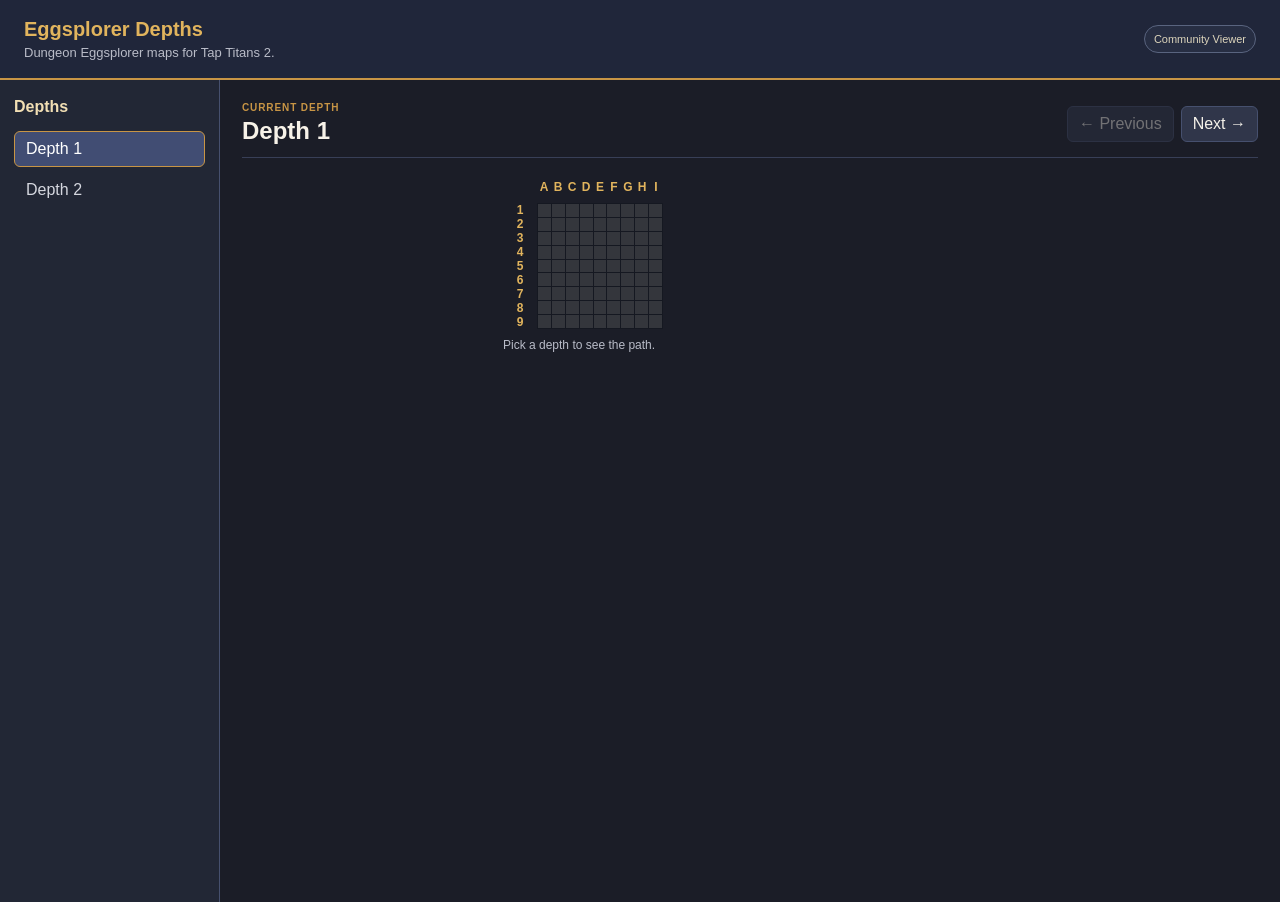
==== index.html @ d7adb553 "add a reward summary for each depth" ====
<!doctype html>
<html lang="en">
<head>
  <meta charset="utf-8" />
  <meta name="viewport" content="width=device-width, initial-scale=1" />
  <meta name="description" content="Community Dungeon Eggsplorer depth maps for Tap Titans 2." />
  <title>Eggsplorer Depths</title>
  <link rel="stylesheet" href="style.css" />
</head>
<body class="public-page">
  <header class="topbar">
    <div>
      <h1>Eggsplorer Depths</h1>
      <p>Dungeon Eggsplorer maps for Tap Titans 2.</p>
    </div>
    <span class="status-pill">Community Viewer</span>
  </header>

  <main class="public-layout">
    <aside class="depths-panel">
      <div class="panel-title">
        <h2>Depths</h2>
      </div>
      <div id="depthList" class="depth-list"></div>
    </aside>

    <section class="viewer">
      <div class="viewer-heading">
        <div>
          <p class="eyebrow">Current depth</p>
          <h2 id="depthTitle">Loading...</h2>
        </div>
        <div class="depth-nav">
          <button id="prevDepthBtn" type="button">← Previous</button>
          <button id="nextDepthBtn" type="button">Next →</button>
        </div>
      </div>

      <div id="loadError" class="notice error-notice" hidden></div>

      <div class="public-workspace">
        <div class="grid-wrap public-grid-wrap">
          <div class="depth-board">
            <div class="column-labels" aria-hidden="true">
              <span></span>
              <span>A</span><span>B</span><span>C</span><span>D</span><span>E</span>
              <span>F</span><span>G</span><span>H</span><span>I</span>
            </div>

            <div class="board-row">
              <div class="row-labels" aria-hidden="true">
                <span>1</span><span>2</span><span>3</span><span>4</span><span>5</span>
                <span>6</span><span>7</span><span>8</span><span>9</span>
              </div>
              <div id="grid" class="depth-grid" aria-label="9 by 9 depth grid"></div>
            </div>
          </div>

          <p class="hint public-hint">
            Pick a depth to see the path.
          </p>
        </div>

        <section id="summary" class="summary" hidden>
          <h3>Rewards on this depth</h3>
          <table class="summary-table">
            <thead>
              <tr><th>Item</th><th>Total</th></tr>
            </thead>
            <tbody id="summaryBody"></tbody>
          </table>
        </section>
      </div>
    </section>
  </main>

  <script src="app.js"></script>
</body>
</html>
---- style.css ----
/* Eggsplorer Depths
   Flat chest-inspired colors: midnight blue, steel blue, gold/copper, dark red.
   No gradients and no textures. */

:root {
  --page: #1b1d27;
  --topbar: #20263a;
  --panel: #272d40;
  --panel-soft: #30364a;
  --border: #46506e;
  --border-dark: #151821;

  --text: #f4f1e9;
  --muted: #b9bcc8;

  --blue: #414d73;
  --blue-light: #5a678f;

  --gold: #c89545;
  --gold-light: #e1b45d;
  --red: #762b28;

  --cell: #34363c;
  --cell-hover: #424753;
  --cell-active: #59627f;
}

* {
  box-sizing: border-box;
}

body {
  margin: 0;
  min-height: 100vh;
  background: var(--page);
  color: var(--text);
  font-family: Arial, Helvetica, sans-serif;
}

button,
input {
  font: inherit;
}

button {
  border: 1px solid var(--border);
  border-radius: 6px;
  background: var(--panel-soft);
  color: var(--text);
  padding: 8px 11px;
  cursor: pointer;
}

button:hover {
  border-color: var(--gold);
  background: #363d53;
}

button:disabled {
  opacity: .4;
  cursor: default;
}

button.primary {
  border-color: var(--gold);
  background: var(--blue);
  color: #fff5dc;
}

button.primary:hover {
  border-color: var(--gold-light);
  background: var(--blue-light);
}

button.danger {
  border-color: #70403d;
  color: #ffc4bc;
}

button.danger:hover {
  border-color: #aa5a51;
  background: var(--red);
  color: white;
}

.topbar {
  display: flex;
  justify-content: space-between;
  gap: 20px;
  align-items: center;
  padding: 18px 24px;
  border-bottom: 2px solid var(--gold);
  background: var(--topbar);
}

.topbar h1,
.topbar p {
  margin: 0;
}

.topbar h1 {
  color: var(--gold-light);
  font-size: 20px;
}

.topbar p {
  margin-top: 4px;
  color: var(--muted);
  font-size: 13px;
}

.topbar-status {
  display: flex;
  align-items: center;
  gap: 8px;
}

.status-pill {
  display: inline-flex;
  align-items: center;
  min-height: 28px;
  padding: 5px 9px;
  border: 1px solid #59647f;
  border-radius: 999px;
  color: #ddd5bc;
  background: #272e43;
  font-size: 11px;
  white-space: nowrap;
}

/* Shared depth sidebar */

.app,
.public-layout {
  display: grid;
  grid-template-columns: 220px minmax(0, 1fr);
  min-height: calc(100vh - 78px);
}

.depths-panel {
  padding: 18px 14px;
  border-right: 1px solid var(--border);
  background: #222735;
}

.panel-title,
.editor-heading,
.viewer-heading {
  display: flex;
  justify-content: space-between;
  gap: 12px;
  align-items: center;
}

.panel-title h2,
.editor-heading h2,
.viewer-heading h2 {
  margin: 0;
}

.panel-title h2 {
  color: #f2dfb4;
  font-size: 16px;
}

.small-button {
  padding: 6px 8px;
  font-size: 12px;
}

.depth-list {
  display: grid;
  gap: 5px;
  margin: 15px 0;
}

.depth-item {
  width: 100%;
  text-align: left;
  border-color: transparent;
  background: transparent;
  color: #d5d7df;
}

.depth-item:hover {
  background: #2d3448;
}

.depth-item.active {
  border-color: var(--gold);
  background: var(--blue);
  color: white;
}

.aside-actions {
  display: grid;
  gap: 7px;
}

/* Public viewer */

.viewer,
.editor {
  min-width: 0;
  padding: 22px;
}

.viewer-heading,
.editor-heading {
  margin-bottom: 18px;
  padding-bottom: 12px;
  border-bottom: 1px solid #383f57;
}

.eyebrow {
  margin: 0 0 4px;
  color: var(--gold);
  font-size: 10px;
  font-weight: 700;
  text-transform: uppercase;
  letter-spacing: .09em;
}

.viewer-heading h2,
.editor-heading h2 {
  color: #f7f2e8;
  font-size: 24px;
}

.depth-nav,
.editor-actions {
  display: flex;
  flex-wrap: wrap;
  gap: 7px;
}

.public-grid-wrap {
  max-width: 820px;
  margin-inline: auto;
}

.notice {
  max-width: 1100px;
  margin: 0 0 16px;
  padding: 10px 12px;
  border: 1px solid #4c5673;
  border-left: 3px solid var(--gold);
  background: #252b3d;
  color: #c8cad2;
  font-size: 12px;
  line-height: 1.45;
}

.error-notice {
  border-color: #7b4643;
  border-left-color: #b75a51;
  color: #ffd0cb;
}

.public-hint {
  margin-left: 34px;
}

/* Grid */

.workspace {
  display: grid;
  grid-template-columns: minmax(0, 1fr) 310px;
  gap: 24px;
  align-items: start;
}

.grid-wrap {
  min-width: 0;
  overflow-x: auto;
}

.depth-board {
  --gutter: 34px;
  width: min(760px, 100%);
  min-width: 0;
  margin-inline: auto;
}

.column-labels {
  display: grid;
  grid-template-columns: var(--gutter) repeat(9, 1fr);
  width: 100%;
  margin-bottom: 5px;
  color: var(--gold-light);
  font-size: 12px;
  font-weight: 700;
  text-align: center;
}

.column-labels span {
  display: grid;
  place-items: center;
  min-height: 22px;
}

.board-row {
  display: grid;
  grid-template-columns: var(--gutter) minmax(0, 1fr);
  align-items: stretch;
}

.row-labels {
  display: grid;
  grid-template-rows: repeat(9, 1fr);
  color: var(--gold-light);
  font-size: 12px;
  font-weight: 700;
  text-align: center;
}

.row-labels span {
  display: grid;
  place-items: center;
}

.depth-grid {
  display: grid;
  grid-template-columns: repeat(9, 1fr);
  width: 100%;
  aspect-ratio: 1 / 1;
  border-top: 1px solid var(--border-dark);
  border-left: 1px solid var(--border-dark);
  background: var(--cell);
  user-select: none;
}

.depth-cell {
  position: relative;
  display: grid;
  place-items: center;
  min-width: 0;
  aspect-ratio: 1 / 1;
  border: 0;
  border-right: 1px solid var(--border-dark);
  border-bottom: 1px solid var(--border-dark);
  border-radius: 0;
  padding: 3px;
  background: var(--cell);
  color: white;
  font-weight: 700;
  font-size: clamp(7px, 1.5vw, 11px);
  line-height: 1.05;
  text-align: center;
  white-space: pre-line;
  overflow-wrap: anywhere;
}

button.depth-cell:hover {
  z-index: 1;
  outline: 2px solid var(--gold);
  outline-offset: -2px;
  background: var(--cell-hover);
}

.readonly-cell {
  cursor: default;
}

.readonly-cell:hover {
  outline: none;
}

.depth-cell.active-cell {
  background: var(--cell-active);
}

.depth-cell .arrow {
  color: white;
  font-size: clamp(16px, 5vw, 34px);
}

.hint {
  width: min(760px, 100%);
  margin: 9px auto 0;
  color: var(--muted);
  font-size: 12px;
}

/* Item palette */

.items-panel {
  padding: 14px;
  border: 1px solid var(--border);
  border-top: 3px solid var(--gold);
  background: var(--panel);
}

.items-panel h3 {
  margin: 0 0 12px;
  color: #f2dfb4;
  font-size: 15px;
}

.item-table-head,
.item-row {
  display: grid;
  grid-template-columns: minmax(0, 1fr) 58px;
  gap: 7px;
  align-items: center;
}

.item-table-head {
  padding: 0 6px 6px;
  color: var(--gold);
  font-size: 10px;
  font-weight: 700;
  text-transform: uppercase;
}

.item-table {
  display: grid;
  gap: 4px;
  max-height: 690px;
  overflow-y: auto;
  padding-right: 3px;
}

.item-row {
  width: 100%;
}

.item-select {
  min-width: 0;
  display: flex;
  align-items: center;
  gap: 8px;
  min-height: 36px;
  padding: 5px 7px;
  border: 1px solid #424b66;
  border-radius: 5px;
  background: #2d3347;
  color: white;
  text-align: left;
  font-size: 11px;
}

.item-select:hover {
  border-color: var(--gold);
  background: #343c54;
}

.item-row.active .item-select {
  border-color: var(--gold-light);
  background: var(--blue);
}

.item-symbol {
  flex: 0 0 34px;
  display: grid;
  place-items: center;
  min-height: 25px;
  padding: 0 3px;
  border-right: 1px solid #4a5472;
  color: var(--item-color, #fff);
  font-weight: 700;
  font-size: 11px;
}

.item-name {
  min-width: 0;
  line-height: 1.15;
}

.item-qty,
.item-other-input,
.item-special-input {
  width: 100%;
  height: 36px;
  padding: 4px 6px;
  border: 1px solid #4a5470;
  border-radius: 5px;
  background: #1f2433;
  color: white;
  text-align: center;
  font-size: 11px;
}

.item-qty:focus,
.item-other-input:focus,
.item-special-input:focus {
  outline: 1px solid var(--gold);
  border-color: var(--gold);
}

.item-qty[disabled] {
  opacity: .4;
}

.item-other-input,
.item-special-input {
  height: 34px;
  margin-top: -1px;
  text-align: left;
}

.item-special-suffix {
  margin-top: -1px;
  color: var(--muted);
  font-size: 11px;
  text-align: center;
}

.public-workspace {
  display: grid;
  grid-template-columns: minmax(0, 1fr) 310px;
  gap: 24px;
  align-items: start;
}

.summary {
  width: min(820px, 100%);
  margin-inline: auto;
}

.summary h3 {
  margin: 0 0 9px;
  color: #f2dfb4;
  font-size: 15px;
}

.summary-table {
  width: 100%;
  border-collapse: collapse;
  background: var(--panel);
  font-size: 13px;
}

.summary-table th,
.summary-table td {
  padding: 7px 10px;
  border-bottom: 1px solid var(--border);
  text-align: left;
}

.summary-table th {
  border-bottom-color: var(--gold);
  color: var(--gold);
  font-size: 10px;
  font-weight: 700;
  text-transform: uppercase;
  letter-spacing: .09em;
}

.summary-table th:last-child,
.summary-table td:last-child {
  width: 80px;
  text-align: right;
}

.summary-table td:last-child {
  color: var(--gold-light);
  font-weight: 700;
}

.summary-table tr:last-child td {
  border-bottom: 0;
}

.item-other-color {
  width: 100%;
  height: 34px;
  margin-top: -1px;
  padding: 2px;
  border: 1px solid #4a5470;
  border-radius: 5px;
  background: #1f2433;
}

.item-other-color:focus {
  outline: 1px solid var(--gold);
  border-color: var(--gold);
}

.toast {
  position: fixed;
  right: 16px;
  bottom: 16px;
  z-index: 50;
  padding: 10px 13px;
  border: 1px solid var(--gold);
  background: var(--panel);
  color: white;
  font-size: 12px;
}

@media (max-width: 1050px) {
  .workspace,
  .public-workspace {
    grid-template-columns: 1fr;
  }

  .items-panel {
    width: min(760px, 100%);
  }

  .item-table {
    max-height: 520px;
  }
}

@media (max-width: 900px) {
  .app,
  .public-layout {
    grid-template-columns: 1fr;
  }

  .depths-panel {
    border-right: 0;
    border-bottom: 1px solid var(--border);
  }

  .depth-list {
    grid-template-columns: repeat(auto-fit, minmax(130px, 1fr));
  }

  .aside-actions {
    grid-template-columns: repeat(3, 1fr);
  }
}

@media (max-width: 620px) {
  .topbar,
  .editor-heading,
  .viewer-heading {
    align-items: flex-start;
    flex-direction: column;
  }

  .viewer,
  .editor {
    padding: 14px 10px;
  }

  .aside-actions {
    grid-template-columns: 1fr;
  }

  .depth-board {
    --gutter: 20px;
  }

  .column-labels,
  .row-labels {
    font-size: 10px;
  }

  .column-labels span {
    min-height: 16px;
  }

  .viewer-heading h2,
  .editor-heading h2 {
    font-size: 20px;
  }
}

.status-pill.is-error {
  border-color: #7d3a3a;
  background: #3a2224;
  color: #f0a0a0;
}
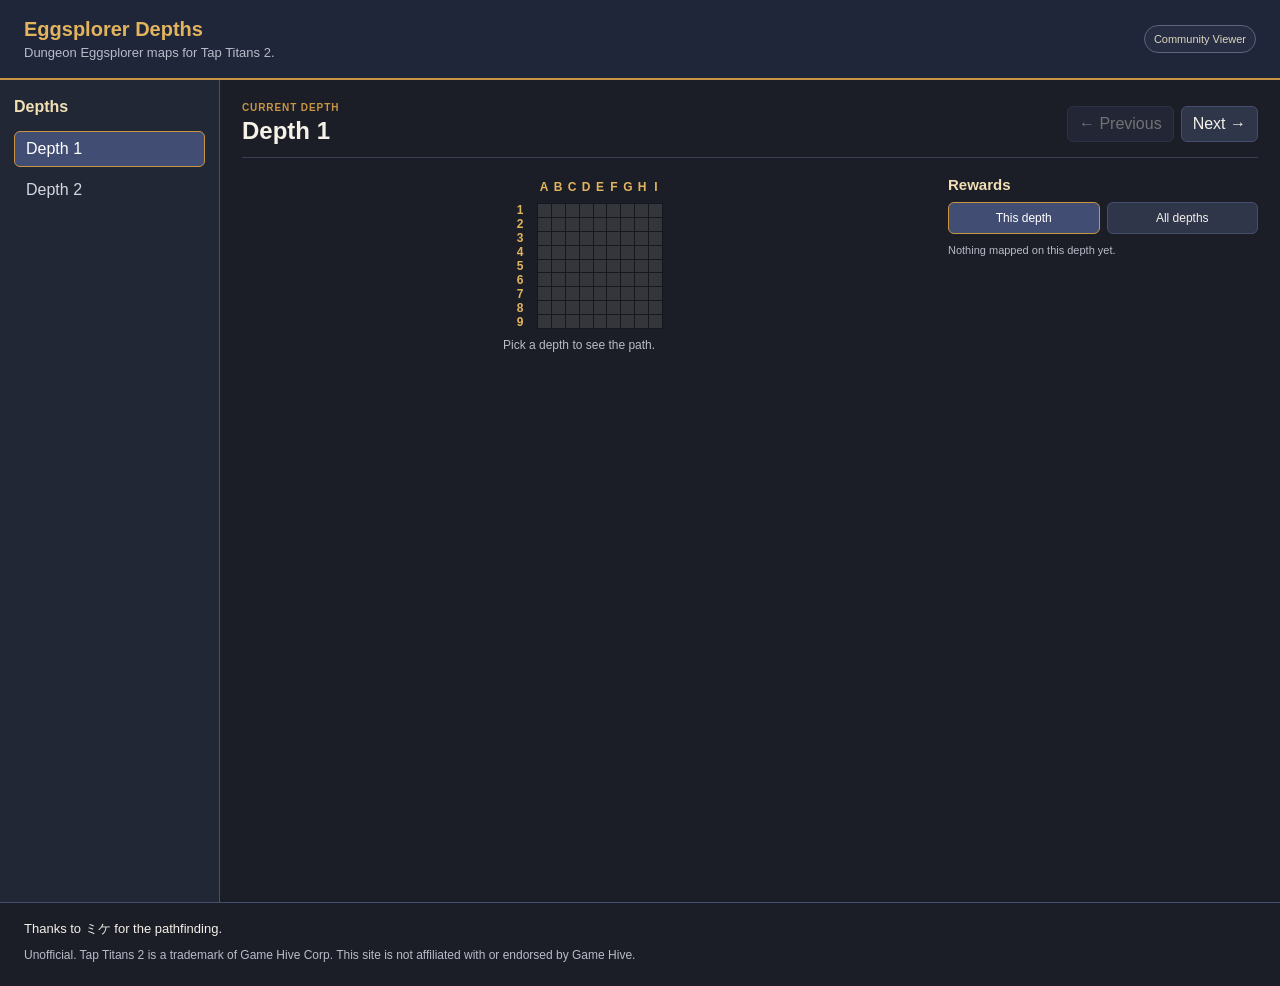
==== commit fd88e5a6: "add reward totals, tile markers and a page footer" ====
--- a/index.html
+++ b/index.html
@@ -32,6 +32,7 @@
         </div>
         <div class="depth-nav">
           <button id="prevDepthBtn" type="button">← Previous</button>
+          <select id="depthSelect" class="depth-select" aria-label="Depth"></select>
           <button id="nextDepthBtn" type="button">Next →</button>
         </div>
       </div>
@@ -62,18 +63,38 @@
         </div>
 
         <section id="summary" class="summary" hidden>
-          <h3>Rewards on this depth</h3>
-          <table class="summary-table">
+          <h3>Rewards</h3>
+
+          <div class="summary-scope">
+            <button id="scopeDepthBtn" type="button">This depth</button>
+            <button id="scopeAllBtn" type="button">All depths</button>
+          </div>
+
+          <p id="summaryEmpty" class="summary-note" hidden>Nothing mapped on this depth yet.</p>
+
+          <table id="summaryTable" class="summary-table">
             <thead>
-              <tr><th>Item</th><th>Total</th></tr>
+              <tr><th>Total</th><th>Item</th></tr>
             </thead>
             <tbody id="summaryBody"></tbody>
           </table>
+
+          <p id="summaryNote" class="summary-note" hidden>
+            Event Bundle tiles drop one event equipment and also Fire Stones and Diamonds, in amounts that vary.
+          </p>
         </section>
       </div>
     </section>
   </main>
 
+  <footer class="site-footer">
+    <p class="credits">Thanks to ミケ for the pathfinding.</p>
+    <p>
+      Unofficial. Tap Titans 2 is a trademark of Game Hive Corp.
+      This site is not affiliated with or endorsed by Game Hive.
+    </p>
+  </footer>
+
   <script src="app.js"></script>
 </body>
 </html>
--- a/style.css
+++ b/style.css
@@ -225,6 +225,22 @@
 .editor-heading h2 {
   color: #f7f2e8;
   font-size: 24px;
+}
+
+.depth-select {
+  display: none;
+  min-width: 0;
+  flex: 1;
+  padding: 8px 11px;
+  border: 1px solid var(--border);
+  border-radius: 6px;
+  background: var(--panel-soft);
+  color: var(--text);
+  font: inherit;
+}
+
+.depth-select:hover {
+  border-color: var(--gold);
 }
 
 .depth-nav,
@@ -506,6 +522,28 @@
   text-align: center;
 }
 
+.site-footer {
+  padding: 16px 24px 22px;
+  border-top: 1px solid var(--border);
+  color: var(--muted);
+  font-size: 12px;
+  line-height: 1.5;
+}
+
+.site-footer p {
+  max-width: 820px;
+  margin: 0;
+}
+
+.site-footer p + p {
+  margin-top: 7px;
+}
+
+.site-footer .credits {
+  color: var(--text);
+  font-size: 13px;
+}
+
 .public-workspace {
   display: grid;
   grid-template-columns: minmax(0, 1fr) 310px;
@@ -522,6 +560,23 @@
   margin: 0 0 9px;
   color: #f2dfb4;
   font-size: 15px;
+}
+
+.summary-scope {
+  display: grid;
+  grid-template-columns: 1fr 1fr;
+  gap: 7px;
+  margin-bottom: 9px;
+}
+
+.summary-scope button {
+  font-size: 12px;
+}
+
+.summary-scope button.active {
+  border-color: var(--gold);
+  background: var(--blue);
+  color: white;
 }
 
 .summary-table {
@@ -547,19 +602,26 @@
   letter-spacing: .09em;
 }
 
-.summary-table th:last-child,
-.summary-table td:last-child {
-  width: 80px;
+.summary-table th:first-child,
+.summary-table td:first-child {
+  width: 60px;
   text-align: right;
 }
 
-.summary-table td:last-child {
+.summary-table td:first-child {
   color: var(--gold-light);
   font-weight: 700;
 }
 
 .summary-table tr:last-child td {
   border-bottom: 0;
+}
+
+.summary-note {
+  margin: 8px 0 0;
+  color: var(--muted);
+  font-size: 11px;
+  line-height: 1.45;
 }
 
 .item-other-color {
@@ -619,6 +681,14 @@
     grid-template-columns: repeat(auto-fit, minmax(130px, 1fr));
   }
 
+  .public-page .depths-panel {
+    display: none;
+  }
+
+  .public-page .depth-select {
+    display: block;
+  }
+
   .aside-actions {
     grid-template-columns: repeat(3, 1fr);
   }
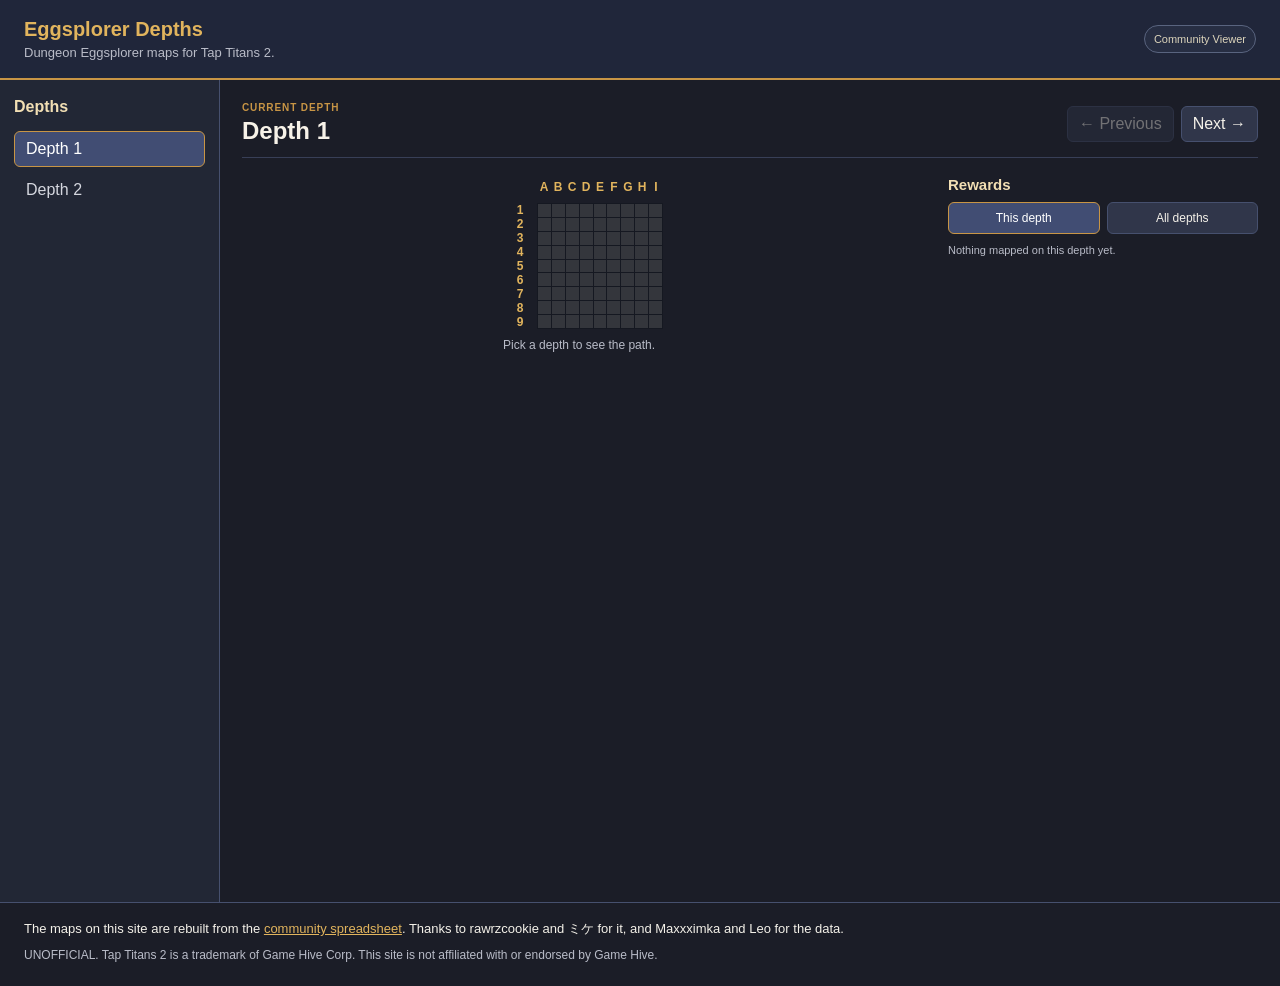
==== commit 015517e7: "add link previews and credit the source spreadsheet" ====
--- a/index.html
+++ b/index.html
@@ -5,6 +5,17 @@
   <meta name="viewport" content="width=device-width, initial-scale=1" />
   <meta name="description" content="Community Dungeon Eggsplorer depth maps for Tap Titans 2." />
   <title>Eggsplorer Depths</title>
+
+  <meta property="og:type" content="website" />
+  <meta property="og:site_name" content="Eggsplorer Depths" />
+  <meta property="og:title" content="Dungeon Eggsplorer depth maps for Tap Titans 2" />
+  <meta property="og:description" content="Community-mapped paths for the Dungeon Eggsplorer event, with reward totals for each depth." />
+  <meta property="og:url" content="https://kasaden.github.io/tt2_dungeon_eggsplorer/" />
+  <meta property="og:image" content="https://kasaden.github.io/tt2_dungeon_eggsplorer/og-image.png" />
+  <meta property="og:image:width" content="1200" />
+  <meta property="og:image:height" content="630" />
+  <meta property="og:image:alt" content="A 9 by 9 Dungeon Eggsplorer depth grid" />
+  <meta name="twitter:card" content="summary_large_image" />
   <link rel="stylesheet" href="style.css" />
 </head>
 <body class="public-page">
@@ -88,9 +99,13 @@
   </main>
 
   <footer class="site-footer">
-    <p class="credits">Thanks to ミケ for the pathfinding.</p>
+    <p class="credits">
+      The maps on this site are rebuilt from the
+      <a href="https://docs.google.com/spreadsheets/d/1hbrPgt0tHw-fJSjUZ6PY56TLY6uEIxX-lImWFQnKDos/edit?gid=1900671761#gid=1900671761" target="_blank" rel="noopener">community spreadsheet</a>.
+      Thanks to rawrzcookie and ミケ for it, and Maxxximka and Leo for the data.
+    </p>
     <p>
-      Unofficial. Tap Titans 2 is a trademark of Game Hive Corp.
+      UNOFFICIAL. Tap Titans 2 is a trademark of Game Hive Corp.
       This site is not affiliated with or endorsed by Game Hive.
     </p>
   </footer>
--- a/style.css
+++ b/style.css
@@ -539,6 +539,14 @@
   margin-top: 7px;
 }
 
+.site-footer a {
+  color: var(--gold-light);
+}
+
+.site-footer a:hover {
+  color: var(--text);
+}
+
 .site-footer .credits {
   color: var(--text);
   font-size: 13px;
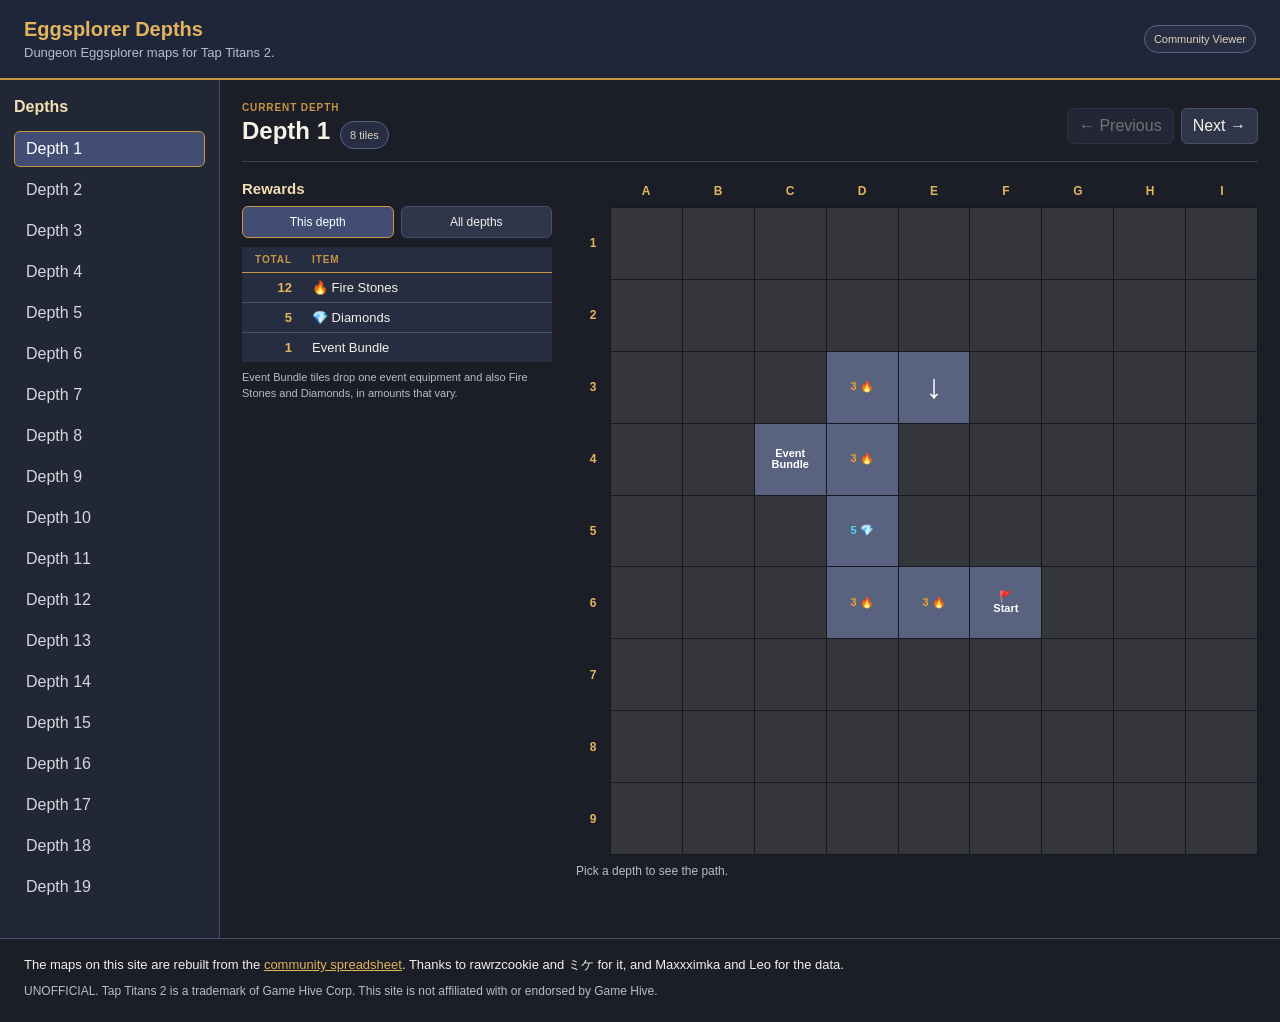
==== commit 9686621a: "add a count next to the depth name" ====
--- a/index.html
+++ b/index.html
@@ -39,7 +39,10 @@
       <div class="viewer-heading">
         <div>
           <p class="eyebrow">Current depth</p>
-          <h2 id="depthTitle">Loading...</h2>
+          <div class="depth-heading">
+            <h2 id="depthTitle">Loading...</h2>
+            <span id="tileCount" class="tile-count" title="Tiles on this depth, the arrow up left out" hidden></span>
+          </div>
         </div>
         <div class="depth-nav">
           <button id="prevDepthBtn" type="button">← Previous</button>
@@ -110,6 +113,6 @@
     </p>
   </footer>
 
-  <script src="app.js"></script>
+  <script src="index.js"></script>
 </body>
 </html>
--- a/style.css
+++ b/style.css
@@ -115,7 +115,8 @@
   gap: 8px;
 }
 
-.status-pill {
+.status-pill,
+.tile-count {
   display: inline-flex;
   align-items: center;
   min-height: 28px;
@@ -227,6 +228,13 @@
   font-size: 24px;
 }
 
+.depth-heading {
+  display: flex;
+  align-items: baseline;
+  flex-wrap: wrap;
+  gap: 10px;
+}
+
 .depth-select {
   display: none;
   min-width: 0;
@@ -251,8 +259,8 @@
 }
 
 .public-grid-wrap {
+  grid-column: 2;
   max-width: 820px;
-  margin-inline: auto;
 }
 
 .notice {
@@ -554,12 +562,14 @@
 
 .public-workspace {
   display: grid;
-  grid-template-columns: minmax(0, 1fr) 310px;
+  grid-template-columns: 310px minmax(0, 1fr);
   gap: 24px;
   align-items: start;
 }
 
 .summary {
+  grid-column: 1;
+  grid-row: 1;
   width: min(820px, 100%);
   margin-inline: auto;
 }
@@ -665,6 +675,12 @@
     grid-template-columns: 1fr;
   }
 
+  .public-grid-wrap,
+  .summary {
+    grid-column: auto;
+    grid-row: auto;
+  }
+
   .items-panel {
     width: min(760px, 100%);
   }
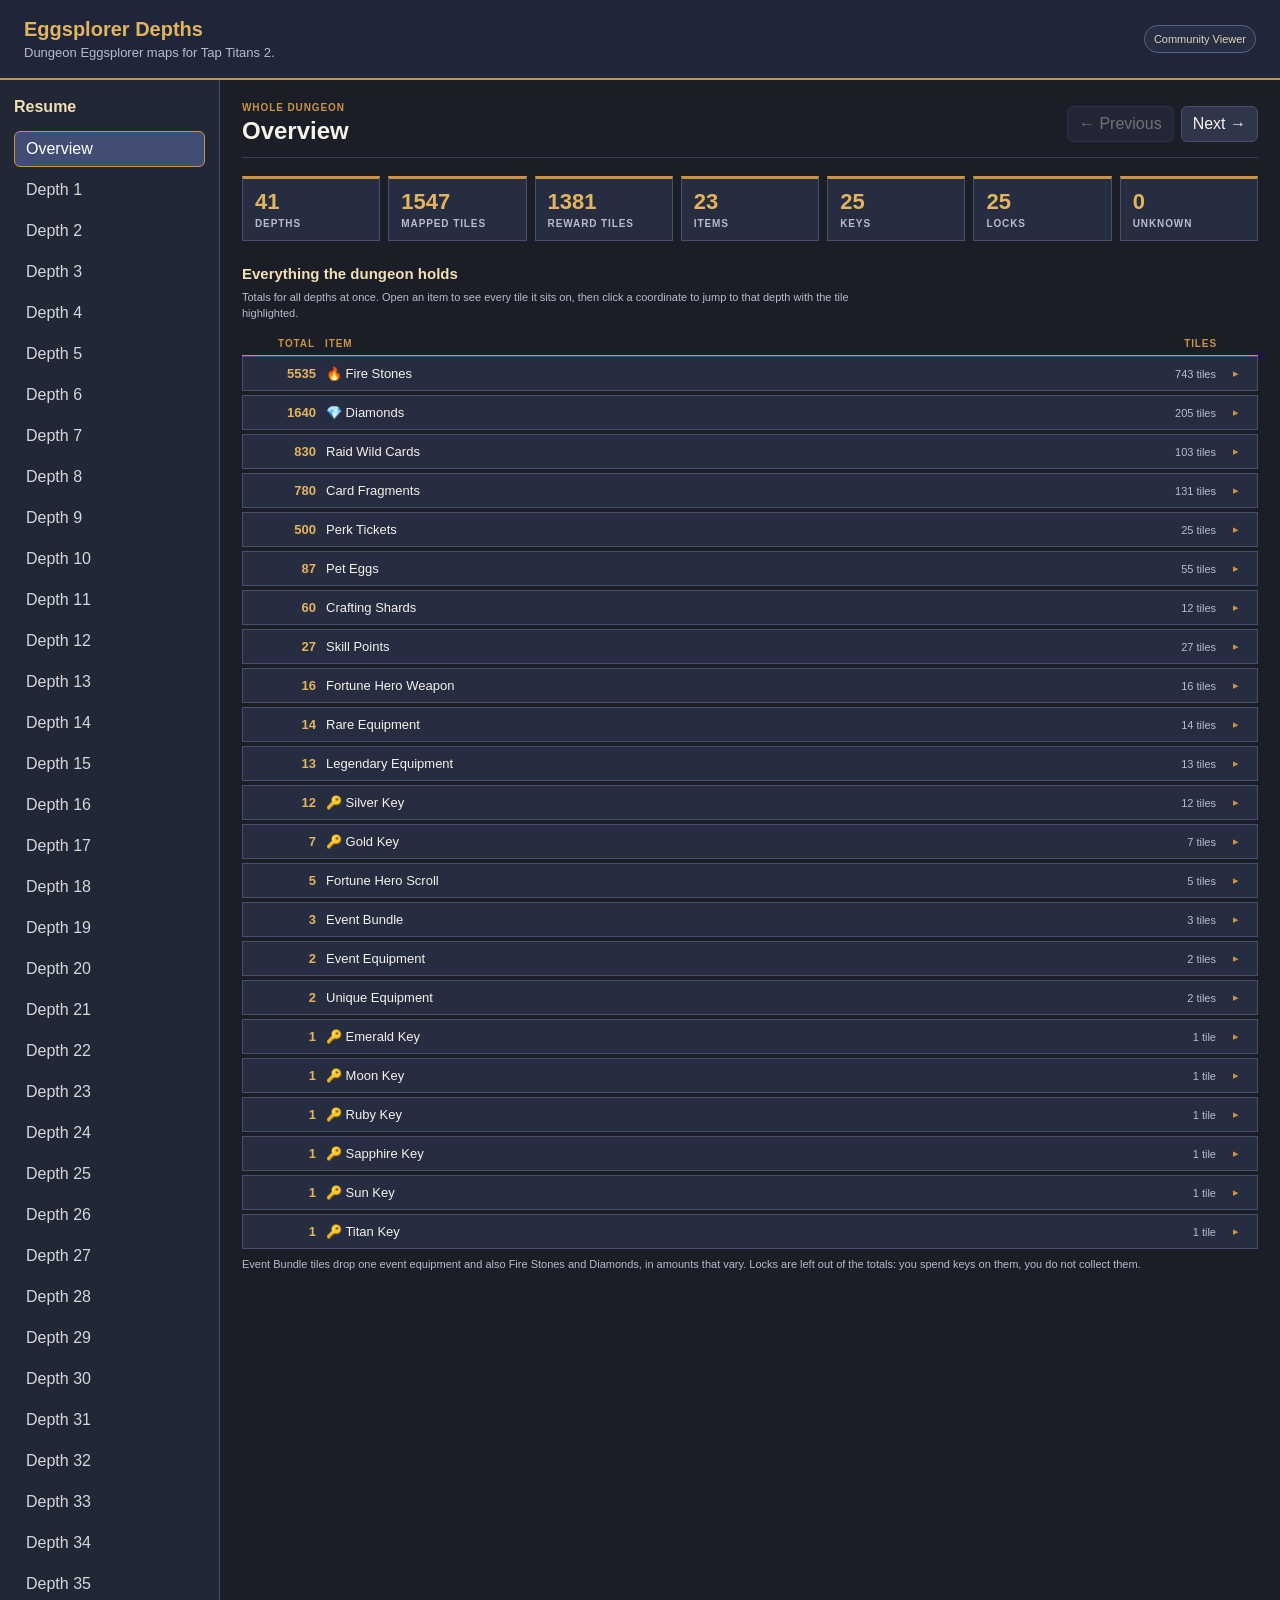
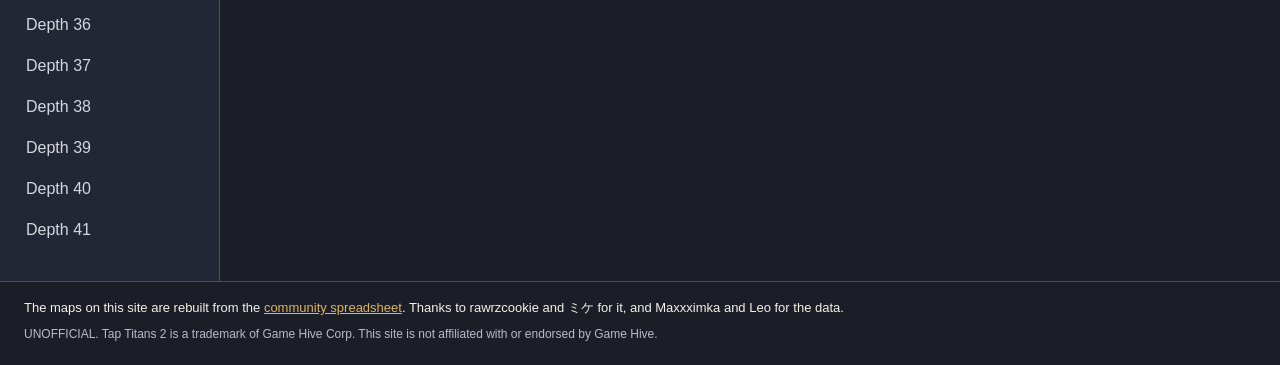
==== commit 965d0b92: "add an overview page with every item and where to find it" ====
--- a/index.html
+++ b/index.html
@@ -30,7 +30,7 @@
   <main class="public-layout">
     <aside class="depths-panel">
       <div class="panel-title">
-        <h2>Depths</h2>
+        <h2>Resume</h2>
       </div>
       <div id="depthList" class="depth-list"></div>
     </aside>
@@ -38,7 +38,7 @@
     <section class="viewer">
       <div class="viewer-heading">
         <div>
-          <p class="eyebrow">Current depth</p>
+          <p id="viewEyebrow" class="eyebrow">Current depth</p>
           <div class="depth-heading">
             <h2 id="depthTitle">Loading...</h2>
             <span id="tileCount" class="tile-count" title="Tiles on this depth, the arrow up left out" hidden></span>
@@ -53,7 +53,7 @@
 
       <div id="loadError" class="notice error-notice" hidden></div>
 
-      <div class="public-workspace">
+      <div id="workspace" class="public-workspace">
         <div class="grid-wrap public-grid-wrap">
           <div class="depth-board">
             <div class="column-labels" aria-hidden="true">
@@ -98,6 +98,27 @@
           </p>
         </section>
       </div>
+
+      <section id="overview" class="overview" hidden>
+        <div id="overviewStats" class="overview-stats"></div>
+
+        <h3>Everything the dungeon holds</h3>
+        <p class="summary-note overview-lede">
+          Totals for all depths at once. Open an item to see every tile it sits on, then click a
+          coordinate to jump to that depth with the tile highlighted.
+        </p>
+
+        <div class="loot-head-row" aria-hidden="true">
+          <span>Total</span><span>Item</span><span>Tiles</span><span></span>
+        </div>
+
+        <div id="lootList" class="loot-list"></div>
+
+        <p class="summary-note">
+          Event Bundle tiles drop one event equipment and also Fire Stones and Diamonds, in amounts
+          that vary. Locks are left out of the totals: you spend keys on them, you do not collect them.
+        </p>
+      </section>
     </section>
   </main>
 
--- a/style.css
+++ b/style.css
@@ -27,6 +27,11 @@
 
 * {
   box-sizing: border-box;
+}
+
+/* our own display rules would otherwise beat the browser's [hidden] */
+[hidden] {
+  display: none !important;
 }
 
 body {
@@ -397,6 +402,96 @@
 .depth-cell .arrow {
   color: white;
   font-size: clamp(16px, 5vw, 34px);
+}
+
+/* the ❓ tile: a stone block with the mark carved into it, as the game draws it */
+.depth-cell.unknown-cell {
+  background: linear-gradient(155deg, #2f3441 0%, #272b37 48%, #1c2029 100%);
+  box-shadow:
+    inset 0 0 0 1px #13151c,
+    inset 2px 2px 0 -1px rgba(255, 255, 255, 0.11),
+    inset -2px -2px 0 -1px rgba(0, 0, 0, 0.6),
+    inset 0 0 0 4px #2a2e3a,
+    inset 6px 6px 7px -4px rgba(255, 255, 255, 0.09),
+    inset -6px -6px 9px -4px rgba(0, 0, 0, 0.75);
+}
+
+/* dark fill with the light edge underneath, so the mark reads as sunken */
+.depth-cell .unknown {
+  color: #171a23;
+  font-size: clamp(18px, 5.6vw, 38px);
+  font-weight: 900;
+  line-height: 1;
+  text-shadow:
+    0 1.5px 0 rgba(255, 255, 255, 0.22),
+    0 -1px 0 rgba(0, 0, 0, 0.8);
+}
+
+/* the 🔓 and ⏳ tiles: one gate in two states, the stone arch of the game */
+.depth-cell .gate {
+  position: relative;
+  width: 82%;
+  height: 88%;
+  border-radius: 44% 44% 3px 3px / 32% 32% 3px 3px;
+  background: linear-gradient(180deg, #d6d1e1 0%, #b2acc5 55%, #89829e 100%);
+  box-shadow:
+    inset 0 0 0 1px rgba(0, 0, 0, 0.5),
+    inset 1px 1px 0 0 rgba(255, 255, 255, 0.35),
+    0 1px 2px rgba(0, 0, 0, 0.5);
+}
+
+/* the door, shut in both states, planked like the one in the game */
+.depth-cell .gate::before {
+  content: "";
+  position: absolute;
+  inset: 15% 14% 0;
+  border-radius: 44% 44% 0 0 / 28% 28% 0 0;
+  background:
+    repeating-linear-gradient(90deg, rgba(0, 0, 0, 0.3) 0 1px, transparent 1px 6px),
+    linear-gradient(180deg, #d4551f 0%, #a83a17 55%, #74250f 100%);
+  box-shadow:
+    inset 0 0 0 1px rgba(0, 0, 0, 0.55),
+    inset 0 2px 4px rgba(0, 0, 0, 0.4);
+}
+
+/* Takes time only: the bars the game puts over a gate that opens later */
+.depth-cell .gate.barred::after {
+  content: "";
+  position: absolute;
+  inset: 15% 14% 0;
+  border-radius: 44% 44% 0 0 / 28% 28% 0 0;
+  background:
+    repeating-linear-gradient(90deg, #9ba4b6 0 2px, transparent 2px 7px),
+    linear-gradient(#7d8698, #7d8698) 0 34% / 100% 2px no-repeat,
+    linear-gradient(#7d8698, #7d8698) 0 68% / 100% 2px no-repeat;
+  box-shadow: inset 0 0 0 1px rgba(0, 0, 0, 0.5);
+}
+
+/* the 🔥 and 💎 tiles: the emoji fills the tile and the count sits across its foot */
+.depth-cell .icon {
+  position: absolute;
+  inset: 0;
+  display: grid;
+  place-items: center;
+  font-size: clamp(18px, 6.2vw, 42px);
+  line-height: 1;
+  transform: translateY(-6%);
+}
+
+/* white on a dark ring, so the count reads over the brightest part of the icon */
+.depth-cell .qty {
+  position: absolute;
+  right: 12%;
+  bottom: 6%;
+  color: #ffffff;
+  font-size: clamp(9px, 2.6vw, 17px);
+  font-weight: 900;
+  line-height: 1;
+  text-shadow:
+    -1.2px -1.2px 0 #241021, 1.2px -1.2px 0 #241021,
+    -1.2px 1.2px 0 #241021, 1.2px 1.2px 0 #241021,
+    0 -1.2px 0 #241021, 0 1.2px 0 #241021,
+    -1.2px 0 0 #241021, 1.2px 0 0 #241021;
 }
 
 .hint {
@@ -642,6 +737,221 @@
   line-height: 1.45;
 }
 
+/* Overview */
+
+.overview {
+  width: min(1100px, 100%);
+}
+
+.overview h3 {
+  margin: 0 0 8px;
+  color: #f2dfb4;
+  font-size: 15px;
+}
+
+.overview-lede {
+  margin: 0 0 16px;
+  max-width: 640px;
+}
+
+.overview-stats {
+  display: grid;
+  grid-template-columns: repeat(auto-fit, minmax(112px, 1fr));
+  gap: 8px;
+  margin-bottom: 24px;
+}
+
+.stat {
+  padding: 11px 12px;
+  border: 1px solid var(--border);
+  border-top: 3px solid var(--gold);
+  background: var(--panel);
+}
+
+.stat-value {
+  display: block;
+  color: var(--gold-light);
+  font-size: 22px;
+  font-weight: 700;
+  line-height: 1.1;
+}
+
+.stat-label {
+  display: block;
+  margin-top: 4px;
+  color: var(--muted);
+  font-size: 10px;
+  font-weight: 700;
+  text-transform: uppercase;
+  letter-spacing: .09em;
+}
+
+.loot-list {
+  display: grid;
+  gap: 4px;
+}
+
+.loot-head-row,
+.loot-head {
+  display: grid;
+  grid-template-columns: 62px minmax(0, 1fr) auto 20px;
+  gap: 10px;
+  align-items: center;
+  text-align: left;
+}
+
+.loot-head-row {
+  padding: 0 11px 6px;
+  border-bottom: 1px solid var(--gold);
+  color: var(--gold);
+  font-size: 10px;
+  font-weight: 700;
+  text-transform: uppercase;
+  letter-spacing: .09em;
+}
+
+.loot-head-row span:first-child {
+  text-align: right;
+}
+
+.loot-head {
+  width: 100%;
+  padding: 9px 11px;
+  border-radius: 0;
+  background: var(--panel);
+  font-size: 13px;
+}
+
+.loot-head:hover {
+  background: #2f364b;
+}
+
+.loot-row.open .loot-head {
+  border-color: var(--gold);
+  background: var(--blue);
+}
+
+.loot-total {
+  color: var(--gold-light);
+  font-weight: 700;
+  text-align: right;
+}
+
+.loot-name {
+  min-width: 0;
+  overflow-wrap: anywhere;
+}
+
+.loot-tiles {
+  color: var(--muted);
+  font-size: 11px;
+  white-space: nowrap;
+}
+
+.loot-row.open .loot-tiles {
+  color: #d8dae4;
+}
+
+.loot-chevron {
+  color: var(--gold);
+  font-size: 11px;
+  text-align: center;
+  transition: transform .12s ease;
+}
+
+.loot-row.open .loot-chevron {
+  transform: rotate(90deg);
+}
+
+.loot-places {
+  display: grid;
+  gap: 10px;
+  padding: 12px 11px 14px;
+  border: 1px solid var(--border);
+  border-top: 0;
+  background: #232838;
+}
+
+.place-group {
+  display: grid;
+  grid-template-columns: minmax(0, 124px) minmax(0, 1fr);
+  gap: 8px;
+  align-items: start;
+}
+
+.place-depth {
+  padding: 4px 6px;
+  border-color: transparent;
+  background: transparent;
+  color: var(--gold-light);
+  font-size: 12px;
+  font-weight: 700;
+  text-align: left;
+}
+
+.place-depth:hover {
+  border-color: var(--gold);
+  background: #2d3448;
+}
+
+.place-cells {
+  display: flex;
+  flex-wrap: wrap;
+  gap: 5px;
+  padding-top: 3px;
+}
+
+.place {
+  display: inline-flex;
+  align-items: baseline;
+  gap: 5px;
+  padding: 4px 8px;
+  border-color: #4a5470;
+  background: #2d3347;
+  font-size: 12px;
+}
+
+.place:hover {
+  border-color: var(--gold);
+  background: var(--blue);
+}
+
+.place-coord {
+  font-weight: 700;
+}
+
+.place-qty {
+  color: var(--muted);
+  font-size: 11px;
+}
+
+.place:hover .place-qty {
+  color: #f0e6cd;
+}
+
+/* the tile the Overview sent you to, lit for a few seconds */
+.depth-cell.cell-target::after {
+  content: "";
+  position: absolute;
+  inset: 0;
+  z-index: 3;
+  outline: 3px solid var(--gold-light);
+  outline-offset: -3px;
+  pointer-events: none;
+  animation: cell-target-pulse 1.1s ease-in-out infinite;
+}
+
+@keyframes cell-target-pulse {
+  0%, 100% { opacity: 1; }
+  50% { opacity: .2; }
+}
+
+@media (prefers-reduced-motion: reduce) {
+  .depth-cell.cell-target::after {
+    animation: none;
+  }
+}
+
 .item-other-color {
   width: 100%;
   height: 34px;
@@ -752,6 +1062,42 @@
   .editor-heading h2 {
     font-size: 20px;
   }
+
+  .overview-stats {
+    grid-template-columns: repeat(auto-fit, minmax(94px, 1fr));
+    gap: 6px;
+  }
+
+  .stat {
+    padding: 9px 10px;
+  }
+
+  .stat-value {
+    font-size: 19px;
+  }
+
+  .loot-head-row,
+  .loot-head {
+    grid-template-columns: 48px minmax(0, 1fr) auto 16px;
+    gap: 7px;
+  }
+
+  .loot-tiles {
+    font-size: 10px;
+  }
+
+  .place-group {
+    grid-template-columns: minmax(0, 1fr);
+    gap: 4px;
+  }
+
+  .place-depth {
+    padding: 2px 4px;
+  }
+
+  .place-cells {
+    padding-top: 0;
+  }
 }
 
 .status-pill.is-error {
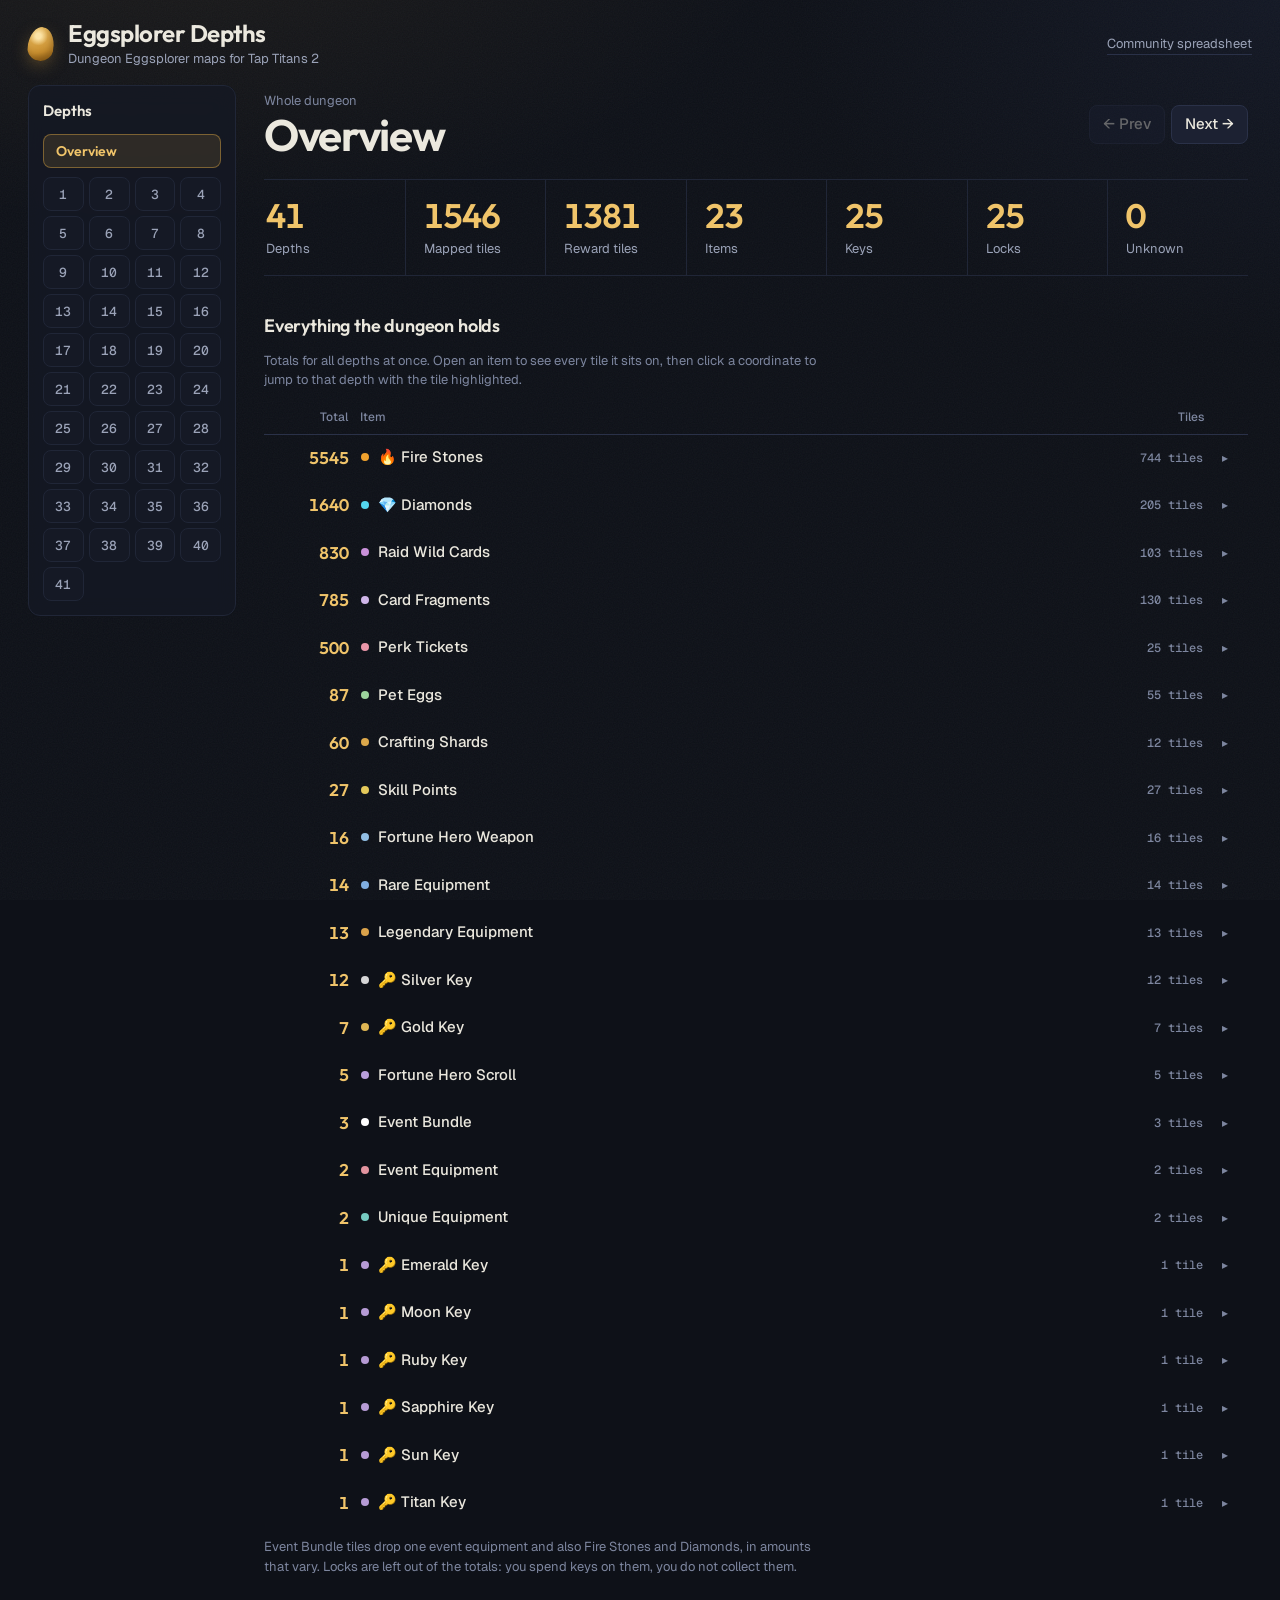
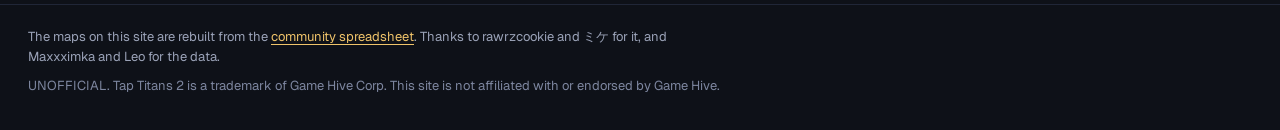
==== commit 2e700b34: "feat: redesign with a dark HUD look" ====
--- a/index.html
+++ b/index.html
@@ -16,38 +16,48 @@
   <meta property="og:image:height" content="630" />
   <meta property="og:image:alt" content="A 9 by 9 Dungeon Eggsplorer depth grid" />
   <meta name="twitter:card" content="summary_large_image" />
+  <meta name="theme-color" content="#0e1118" />
+  <link rel="icon" href="data:image/svg+xml,%3Csvg xmlns='http://www.w3.org/2000/svg' viewBox='0 0 100 100'%3E%3Ctext y='.9em' font-size='90'%3E%F0%9F%A5%9A%3C/text%3E%3C/svg%3E" />
+  <link rel="preconnect" href="https://fonts.googleapis.com" />
+  <link rel="preconnect" href="https://fonts.gstatic.com" crossorigin />
+  <link rel="stylesheet" href="https://fonts.googleapis.com/css2?family=Geist:wght@400;500;600&family=Geist+Mono:wght@500;600&family=Outfit:wght@500;600;700&display=swap" />
   <link rel="stylesheet" href="style.css" />
 </head>
 <body class="public-page">
+  <a class="skip-link" href="#content">Skip to the map</a>
+
   <header class="topbar">
-    <div>
-      <h1>Eggsplorer Depths</h1>
-      <p>Dungeon Eggsplorer maps for Tap Titans 2.</p>
+    <div class="brand">
+      <span class="brand-mark" aria-hidden="true"></span>
+      <div>
+        <h1>Eggsplorer Depths</h1>
+        <p>Dungeon Eggsplorer maps for Tap Titans 2</p>
+      </div>
     </div>
-    <span class="status-pill">Community Viewer</span>
+    <a class="topbar-link" href="https://docs.google.com/spreadsheets/d/1hbrPgt0tHw-fJSjUZ6PY56TLY6uEIxX-lImWFQnKDos/edit?gid=1900671761#gid=1900671761" target="_blank" rel="noopener">Community spreadsheet</a>
   </header>
 
   <main class="public-layout">
-    <aside class="depths-panel">
+    <aside class="depths-panel" aria-label="Depths">
       <div class="panel-title">
-        <h2>Resume</h2>
+        <h2>Depths</h2>
       </div>
       <div id="depthList" class="depth-list"></div>
     </aside>
 
-    <section class="viewer">
+    <section id="content" class="viewer" tabindex="-1">
       <div class="viewer-heading">
         <div>
           <p id="viewEyebrow" class="eyebrow">Current depth</p>
           <div class="depth-heading">
-            <h2 id="depthTitle">Loading...</h2>
+            <h2 id="depthTitle">Loading…</h2>
             <span id="tileCount" class="tile-count" title="Tiles on this depth, the arrow up left out" hidden></span>
           </div>
         </div>
         <div class="depth-nav">
-          <button id="prevDepthBtn" type="button">← Previous</button>
+          <button id="prevDepthBtn" type="button" aria-label="Previous depth">← Prev</button>
           <select id="depthSelect" class="depth-select" aria-label="Depth"></select>
-          <button id="nextDepthBtn" type="button">Next →</button>
+          <button id="nextDepthBtn" type="button" aria-label="Next depth">Next →</button>
         </div>
       </div>
 
@@ -72,7 +82,7 @@
           </div>
 
           <p class="hint public-hint">
-            Pick a depth to see the path.
+            Hover a tile to read its name and coordinate.
           </p>
         </div>
 
--- a/style.css
+++ b/style.css
@@ -1,28 +1,42 @@
 /* Eggsplorer Depths
-   Flat chest-inspired colors: midnight blue, steel blue, gold/copper, dark red.
-   No gradients and no textures. */
+   Dark ink-blue surfaces with one accent, gold. A treasure-map HUD: quiet chrome,
+   the grid and the loot colours do the talking.
+
+   Shape rule: panels 12px, controls and tiles 8px (5px on phones). Nothing else.
+   Type: Outfit for headings and numbers, Geist for text, Geist Mono for coordinates. */
 
 :root {
-  --page: #1b1d27;
-  --topbar: #20263a;
-  --panel: #272d40;
-  --panel-soft: #30364a;
-  --border: #46506e;
-  --border-dark: #151821;
-
-  --text: #f4f1e9;
-  --muted: #b9bcc8;
-
-  --blue: #414d73;
-  --blue-light: #5a678f;
-
-  --gold: #c89545;
-  --gold-light: #e1b45d;
-  --red: #762b28;
-
-  --cell: #34363c;
-  --cell-hover: #424753;
-  --cell-active: #59627f;
+  --bg: #0e1118;
+  --surface: #151925;
+  --surface-2: #1c2132;
+  --surface-3: #252c42;
+  --line: #2a3148;
+  --line-soft: #202637;
+
+  --text: #ebe8de;
+  --muted: #9ba3b8;
+  --dim: #7d869f;
+
+  --gold: #dca644;
+  --gold-hi: #f0c46a;
+  --gold-soft: rgba(220, 166, 68, 0.13);
+  --gold-line: rgba(220, 166, 68, 0.45);
+  --danger: #e0766b;
+
+  --tile-empty: #131724;
+  --tile: #232a3f;
+  --tile-hover: #2e3752;
+
+  --r-panel: 12px;
+  --r-ctl: 8px;
+  --r-tile: 8px;
+  --gap-tile: 3px;
+
+  --font-display: "Outfit", "Segoe UI", system-ui, sans-serif;
+  --font-body: "Geist", "Segoe UI", system-ui, -apple-system, sans-serif;
+  --font-mono: "Geist Mono", ui-monospace, "Cascadia Mono", Consolas, monospace;
+
+  --ease: cubic-bezier(0.16, 1, 0.3, 1);
 }
 
 * {
@@ -34,68 +48,170 @@
   display: none !important;
 }
 
+html {
+  color-scheme: dark;
+  scroll-behavior: smooth;
+}
+
 body {
   margin: 0;
-  min-height: 100vh;
-  background: var(--page);
+  min-height: 100dvh;
+  background:
+    radial-gradient(900px 420px at 12% -8%, rgba(220, 166, 68, 0.07), transparent 70%),
+    radial-gradient(700px 500px at 100% 0%, rgba(70, 90, 160, 0.09), transparent 70%),
+    var(--bg);
+  background-attachment: fixed;
   color: var(--text);
-  font-family: Arial, Helvetica, sans-serif;
+  font-family: var(--font-body);
+  font-size: 15px;
+  line-height: 1.5;
+  -webkit-font-smoothing: antialiased;
+}
+
+/* grain: breaks the flat digital look without costing a request */
+body::before {
+  content: "";
+  position: fixed;
+  inset: 0;
+  z-index: 0;
+  pointer-events: none;
+  opacity: 0.045;
+  background-image: url("data:image/svg+xml,%3Csvg xmlns='http://www.w3.org/2000/svg' width='160' height='160'%3E%3Cfilter id='n'%3E%3CfeTurbulence type='fractalNoise' baseFrequency='.8' numOctaves='2' stitchTiles='stitch'/%3E%3C/filter%3E%3Crect width='100%25' height='100%25' filter='url(%23n)'/%3E%3C/svg%3E");
+}
+
+.topbar,
+main,
+.site-footer {
+  position: relative;
+  z-index: 1;
+}
+
+.skip-link {
+  position: absolute;
+  left: 12px;
+  top: -48px;
+  z-index: 100;
+  padding: 8px 14px;
+  border-radius: var(--r-ctl);
+  background: var(--gold);
+  color: #1a1305;
+  font-weight: 600;
+  text-decoration: none;
+  transition: top 0.2s var(--ease);
+}
+
+.skip-link:focus {
+  top: 12px;
 }
 
 button,
-input {
+input,
+select {
   font: inherit;
 }
 
+:focus-visible {
+  outline: 2px solid var(--gold-hi);
+  outline-offset: 2px;
+}
+
+/* Buttons */
+
 button {
-  border: 1px solid var(--border);
-  border-radius: 6px;
-  background: var(--panel-soft);
+  min-height: 36px;
+  padding: 7px 13px;
+  border: 1px solid var(--line);
+  border-radius: var(--r-ctl);
+  background: var(--surface-2);
   color: var(--text);
-  padding: 8px 11px;
+  font-weight: 500;
+  white-space: nowrap;
   cursor: pointer;
+  transition:
+    border-color 0.18s ease,
+    background-color 0.18s ease,
+    color 0.18s ease,
+    transform 0.12s ease;
 }
 
 button:hover {
-  border-color: var(--gold);
-  background: #363d53;
+  border-color: var(--gold-line);
+  background: var(--surface-3);
+}
+
+button:active {
+  transform: translateY(1px) scale(0.985);
 }
 
 button:disabled {
-  opacity: .4;
+  opacity: 0.38;
   cursor: default;
+  transform: none;
+}
+
+button:disabled:hover {
+  border-color: var(--line);
+  background: var(--surface-2);
 }
 
 button.primary {
-  border-color: var(--gold);
-  background: var(--blue);
-  color: #fff5dc;
+  border-color: transparent;
+  background: var(--gold);
+  color: #1a1305;
+  font-weight: 600;
 }
 
 button.primary:hover {
-  border-color: var(--gold-light);
-  background: var(--blue-light);
+  background: var(--gold-hi);
 }
 
 button.danger {
-  border-color: #70403d;
-  color: #ffc4bc;
+  color: #f0a8a0;
 }
 
 button.danger:hover {
-  border-color: #aa5a51;
-  background: var(--red);
-  color: white;
-}
+  border-color: rgba(224, 118, 107, 0.6);
+  background: rgba(224, 118, 107, 0.14);
+  color: #ffd2cc;
+}
+
+.small-button {
+  min-height: 30px;
+  padding: 4px 10px;
+  font-size: 13px;
+}
+
+/* Top bar */
 
 .topbar {
   display: flex;
   justify-content: space-between;
   gap: 20px;
   align-items: center;
-  padding: 18px 24px;
-  border-bottom: 2px solid var(--gold);
-  background: var(--topbar);
+  max-width: 1480px;
+  margin: 0 auto;
+  padding: 20px 28px 16px;
+}
+
+.brand {
+  display: flex;
+  align-items: center;
+  gap: 14px;
+}
+
+/* an egg, drawn in CSS: the one decorative mark on the page */
+.brand-mark {
+  flex: none;
+  width: 26px;
+  height: 34px;
+  border-radius: 50% 50% 50% 50% / 62% 62% 38% 38%;
+  background:
+    radial-gradient(circle at 36% 28%, #fbe3a6 0 9%, transparent 32%),
+    linear-gradient(160deg, #f0c46a, #c98f2f 70%, #8e5f17);
+  box-shadow:
+    0 6px 18px -4px rgba(220, 166, 68, 0.5),
+    inset -3px -4px 6px rgba(80, 45, 5, 0.35);
+  transform: rotate(8deg);
 }
 
 .topbar h1,
@@ -104,12 +220,15 @@
 }
 
 .topbar h1 {
-  color: var(--gold-light);
-  font-size: 20px;
+  font-family: var(--font-display);
+  font-size: 24px;
+  font-weight: 650;
+  letter-spacing: -0.02em;
+  line-height: 1.1;
 }
 
 .topbar p {
-  margin-top: 4px;
+  margin-top: 3px;
   color: var(--muted);
   font-size: 13px;
 }
@@ -120,33 +239,63 @@
   gap: 8px;
 }
 
+.topbar-link {
+  color: var(--muted);
+  font-size: 13px;
+  text-decoration: none;
+  border-bottom: 1px solid var(--line);
+  transition: color 0.18s ease, border-color 0.18s ease;
+}
+
+.topbar-link:hover {
+  color: var(--gold-hi);
+  border-color: var(--gold-line);
+}
+
 .status-pill,
 .tile-count {
   display: inline-flex;
   align-items: center;
-  min-height: 28px;
-  padding: 5px 9px;
-  border: 1px solid #59647f;
-  border-radius: 999px;
-  color: #ddd5bc;
-  background: #272e43;
-  font-size: 11px;
+  min-height: 26px;
+  padding: 2px 10px;
+  border: 1px solid var(--line);
+  border-radius: var(--r-ctl);
+  background: var(--surface);
+  color: var(--muted);
+  font-family: var(--font-mono);
+  font-size: 12px;
   white-space: nowrap;
 }
 
-/* Shared depth sidebar */
+.status-pill.is-error {
+  border-color: rgba(224, 118, 107, 0.55);
+  background: rgba(224, 118, 107, 0.12);
+  color: #f3b0a8;
+}
+
+/* Layout shell: depth rail + content */
 
 .app,
 .public-layout {
   display: grid;
-  grid-template-columns: 220px minmax(0, 1fr);
-  min-height: calc(100vh - 78px);
+  grid-template-columns: 208px minmax(0, 1fr);
+  gap: 8px;
+  max-width: 1480px;
+  margin: 0 auto;
+  padding: 0 28px 28px;
+  align-items: start;
 }
 
 .depths-panel {
-  padding: 18px 14px;
-  border-right: 1px solid var(--border);
-  background: #222735;
+  position: sticky;
+  top: 16px;
+  max-height: calc(100dvh - 32px);
+  overflow-y: auto;
+  padding: 14px;
+  border: 1px solid var(--line-soft);
+  border-radius: var(--r-panel);
+  background: rgba(21, 25, 37, 0.78);
+  backdrop-filter: blur(10px);
 }
 
 .panel-title,
@@ -165,19 +314,16 @@
 }
 
 .panel-title h2 {
-  color: #f2dfb4;
-  font-size: 16px;
-}
-
-.small-button {
-  padding: 6px 8px;
-  font-size: 12px;
+  font-family: var(--font-display);
+  font-size: 15px;
+  font-weight: 600;
+  letter-spacing: -0.005em;
 }
 
 .depth-list {
   display: grid;
-  gap: 5px;
-  margin: 15px 0;
+  gap: 4px;
+  margin: 12px 0;
 }
 
 .depth-item {
@@ -185,177 +331,237 @@
   text-align: left;
   border-color: transparent;
   background: transparent;
-  color: #d5d7df;
+  color: var(--muted);
 }
 
 .depth-item:hover {
-  background: #2d3448;
+  background: var(--surface-2);
+  color: var(--text);
 }
 
 .depth-item.active {
-  border-color: var(--gold);
-  background: var(--blue);
-  color: white;
+  border-color: var(--gold-line);
+  background: var(--gold-soft);
+  color: var(--gold-hi);
 }
 
 .aside-actions {
   display: grid;
-  gap: 7px;
-}
-
-/* Public viewer */
+  gap: 6px;
+}
+
+/* the public rail is a compact index: Overview, then the depths as numbers */
+.public-page .depth-list {
+  grid-template-columns: repeat(4, 1fr);
+  gap: 5px;
+  margin: 12px 0 0;
+}
+
+.public-page .depth-item {
+  min-height: 34px;
+  padding: 5px 0;
+  border-color: var(--line-soft);
+  background: var(--surface);
+  font-family: var(--font-mono);
+  font-size: 13px;
+  font-variant-numeric: tabular-nums;
+  text-align: center;
+}
+
+.public-page .depth-item.overview-item {
+  grid-column: 1 / -1;
+  margin-bottom: 4px;
+  font-family: var(--font-display);
+  font-size: 14px;
+  font-weight: 600;
+  text-align: left;
+  padding-inline: 12px;
+}
+
+.public-page .depth-item:hover {
+  border-color: var(--gold-line);
+  background: var(--surface-2);
+}
+
+.public-page .depth-item.active {
+  border-color: var(--gold-line);
+  background: var(--gold-soft);
+  color: var(--gold-hi);
+}
+
+/* Heading */
 
 .viewer,
 .editor {
   min-width: 0;
-  padding: 22px;
+  padding: 6px 4px 0 20px;
 }
 
 .viewer-heading,
 .editor-heading {
-  margin-bottom: 18px;
-  padding-bottom: 12px;
-  border-bottom: 1px solid #383f57;
+  flex-wrap: wrap;
+  margin-bottom: 20px;
 }
 
 .eyebrow {
-  margin: 0 0 4px;
-  color: var(--gold);
-  font-size: 10px;
-  font-weight: 700;
-  text-transform: uppercase;
-  letter-spacing: .09em;
+  margin: 0 0 2px;
+  color: var(--dim);
+  font-size: 13px;
 }
 
 .viewer-heading h2,
 .editor-heading h2 {
-  color: #f7f2e8;
-  font-size: 24px;
+  font-family: var(--font-display);
+  font-size: clamp(30px, 4vw, 44px);
+  font-weight: 650;
+  letter-spacing: -0.03em;
+  line-height: 1.05;
+  text-wrap: balance;
 }
 
 .depth-heading {
   display: flex;
-  align-items: baseline;
+  align-items: center;
   flex-wrap: wrap;
-  gap: 10px;
+  gap: 12px;
 }
 
 .depth-select {
   display: none;
   min-width: 0;
   flex: 1;
-  padding: 8px 11px;
-  border: 1px solid var(--border);
-  border-radius: 6px;
-  background: var(--panel-soft);
+  min-height: 36px;
+  padding: 6px 11px;
+  border: 1px solid var(--line);
+  border-radius: var(--r-ctl);
+  background: var(--surface-2);
   color: var(--text);
-  font: inherit;
 }
 
 .depth-select:hover {
-  border-color: var(--gold);
+  border-color: var(--gold-line);
 }
 
 .depth-nav,
 .editor-actions {
   display: flex;
   flex-wrap: wrap;
-  gap: 7px;
-}
-
-.public-grid-wrap {
-  grid-column: 2;
-  max-width: 820px;
+  gap: 6px;
 }
 
 .notice {
   max-width: 1100px;
   margin: 0 0 16px;
-  padding: 10px 12px;
-  border: 1px solid #4c5673;
+  padding: 11px 14px;
+  border: 1px solid var(--line);
   border-left: 3px solid var(--gold);
-  background: #252b3d;
-  color: #c8cad2;
-  font-size: 12px;
-  line-height: 1.45;
+  border-radius: var(--r-ctl);
+  background: var(--surface);
+  color: var(--muted);
+  font-size: 13px;
+  line-height: 1.5;
 }
 
 .error-notice {
-  border-color: #7b4643;
-  border-left-color: #b75a51;
-  color: #ffd0cb;
-}
-
-.public-hint {
-  margin-left: 34px;
-}
-
-/* Grid */
+  border-color: rgba(224, 118, 107, 0.4);
+  border-left-color: var(--danger);
+  color: #f6c2bc;
+}
+
+/* Workspaces */
 
 .workspace {
   display: grid;
-  grid-template-columns: minmax(0, 1fr) 310px;
-  gap: 24px;
+  grid-template-columns: minmax(0, 1fr) 320px;
+  gap: 28px;
+  align-items: start;
+}
+
+.public-workspace {
+  display: grid;
+  grid-template-columns: minmax(0, 1fr) 320px;
+  gap: 32px;
   align-items: start;
 }
 
 .grid-wrap {
   min-width: 0;
-  overflow-x: auto;
-}
+}
+
+.public-grid-wrap {
+  grid-column: 1;
+  max-width: 800px;
+}
+
+.summary {
+  grid-column: 2;
+  grid-row: 1;
+  position: sticky;
+  top: 16px;
+}
+
+.public-hint,
+.hint {
+  margin: 12px 0 0 38px;
+  color: var(--dim);
+  font-size: 13px;
+}
+
+/* Grid */
 
 .depth-board {
-  --gutter: 34px;
-  width: min(760px, 100%);
+  --gutter: 30px;
+  width: 100%;
   min-width: 0;
-  margin-inline: auto;
 }
 
 .column-labels {
   display: grid;
   grid-template-columns: var(--gutter) repeat(9, 1fr);
+  column-gap: var(--gap-tile);
   width: 100%;
-  margin-bottom: 5px;
-  color: var(--gold-light);
+  margin-bottom: 4px;
+  color: var(--dim);
+  font-family: var(--font-mono);
   font-size: 12px;
-  font-weight: 700;
+  font-weight: 500;
   text-align: center;
 }
 
+.column-labels span,
+.row-labels span {
+  display: grid;
+  place-items: center;
+}
+
 .column-labels span {
-  display: grid;
-  place-items: center;
-  min-height: 22px;
+  min-height: 20px;
 }
 
 .board-row {
   display: grid;
   grid-template-columns: var(--gutter) minmax(0, 1fr);
+  column-gap: var(--gap-tile);
   align-items: stretch;
 }
 
 .row-labels {
   display: grid;
   grid-template-rows: repeat(9, 1fr);
-  color: var(--gold-light);
+  row-gap: var(--gap-tile);
+  color: var(--dim);
+  font-family: var(--font-mono);
   font-size: 12px;
-  font-weight: 700;
+  font-weight: 500;
   text-align: center;
 }
 
-.row-labels span {
-  display: grid;
-  place-items: center;
-}
-
 .depth-grid {
   display: grid;
   grid-template-columns: repeat(9, 1fr);
+  gap: var(--gap-tile);
   width: 100%;
-  aspect-ratio: 1 / 1;
-  border-top: 1px solid var(--border-dark);
-  border-left: 1px solid var(--border-dark);
-  background: var(--cell);
+  container-type: inline-size;
   user-select: none;
 }
 
@@ -364,66 +570,77 @@
   display: grid;
   place-items: center;
   min-width: 0;
+  min-height: 0;
   aspect-ratio: 1 / 1;
   border: 0;
-  border-right: 1px solid var(--border-dark);
-  border-bottom: 1px solid var(--border-dark);
-  border-radius: 0;
+  border-radius: var(--r-tile);
   padding: 3px;
-  background: var(--cell);
-  color: white;
-  font-weight: 700;
-  font-size: clamp(7px, 1.5vw, 11px);
-  line-height: 1.05;
+  background: var(--tile-empty);
+  box-shadow: inset 0 0 0 1px rgba(255, 255, 255, 0.025);
+  color: #fff;
+  font-weight: 600;
+  font-size: clamp(8px, 1.5vw, 11px);
+  font-size: clamp(8px, 1.85cqi, 13px);
+  line-height: 1.1;
   text-align: center;
   white-space: pre-line;
   overflow-wrap: anywhere;
+  transition: background-color 0.16s ease, box-shadow 0.16s ease, transform 0.16s var(--ease);
+}
+
+.depth-cell.active-cell {
+  background: var(--tile);
+  box-shadow:
+    inset 0 1px 0 rgba(255, 255, 255, 0.06),
+    inset 0 0 0 1px rgba(255, 255, 255, 0.035),
+    0 2px 6px -3px rgba(0, 0, 0, 0.6);
 }
 
 button.depth-cell:hover {
   z-index: 1;
-  outline: 2px solid var(--gold);
-  outline-offset: -2px;
-  background: var(--cell-hover);
+  background: var(--tile-hover);
+  box-shadow: inset 0 0 0 2px var(--gold-line);
 }
 
 .readonly-cell {
   cursor: default;
 }
 
-.readonly-cell:hover {
-  outline: none;
-}
-
-.depth-cell.active-cell {
-  background: var(--cell-active);
+/* public tiles are not buttons, but they still answer the pointer */
+.public-page .depth-cell.active-cell:hover {
+  z-index: 1;
+  background: var(--tile-hover);
+  box-shadow: inset 0 0 0 2px var(--gold-line);
+  transform: translateY(-1px);
 }
 
 .depth-cell .arrow {
-  color: white;
+  color: var(--gold-hi);
   font-size: clamp(16px, 5vw, 34px);
+  font-size: clamp(16px, 6cqi, 38px);
 }
 
 /* the ❓ tile: a stone block with the mark carved into it, as the game draws it */
 .depth-cell.unknown-cell {
-  background: linear-gradient(155deg, #2f3441 0%, #272b37 48%, #1c2029 100%);
+  background: linear-gradient(155deg, #2a2f40 0%, #222634 48%, #191c27 100%);
   box-shadow:
-    inset 0 0 0 1px #13151c,
-    inset 2px 2px 0 -1px rgba(255, 255, 255, 0.11),
+    inset 0 0 0 1px #10121a,
+    inset 2px 2px 0 -1px rgba(255, 255, 255, 0.1),
     inset -2px -2px 0 -1px rgba(0, 0, 0, 0.6),
-    inset 0 0 0 4px #2a2e3a,
-    inset 6px 6px 7px -4px rgba(255, 255, 255, 0.09),
+    inset 0 0 0 4px #252938,
+    inset 6px 6px 7px -4px rgba(255, 255, 255, 0.08),
     inset -6px -6px 9px -4px rgba(0, 0, 0, 0.75);
 }
 
 /* dark fill with the light edge underneath, so the mark reads as sunken */
 .depth-cell .unknown {
-  color: #171a23;
+  color: #14171f;
   font-size: clamp(18px, 5.6vw, 38px);
+  font-size: clamp(18px, 6.4cqi, 42px);
   font-weight: 900;
   line-height: 1;
   text-shadow:
-    0 1.5px 0 rgba(255, 255, 255, 0.22),
+    0 1.5px 0 rgba(255, 255, 255, 0.2),
     0 -1px 0 rgba(0, 0, 0, 0.8);
 }
 
@@ -474,6 +691,7 @@
   display: grid;
   place-items: center;
   font-size: clamp(18px, 6.2vw, 42px);
+  font-size: clamp(18px, 6.6cqi, 46px);
   line-height: 1;
   transform: translateY(-6%);
 }
@@ -484,9 +702,12 @@
   right: 12%;
   bottom: 6%;
   color: #ffffff;
+  font-family: var(--font-display);
   font-size: clamp(9px, 2.6vw, 17px);
-  font-weight: 900;
+  font-size: clamp(9px, 2.9cqi, 19px);
+  font-weight: 800;
   line-height: 1;
+  font-variant-numeric: tabular-nums;
   text-shadow:
     -1.2px -1.2px 0 #241021, 1.2px -1.2px 0 #241021,
     -1.2px 1.2px 0 #241021, 1.2px 1.2px 0 #241021,
@@ -494,26 +715,52 @@
     -1.2px 0 0 #241021, 1.2px 0 0 #241021;
 }
 
-.hint {
-  width: min(760px, 100%);
-  margin: 9px auto 0;
-  color: var(--muted);
-  font-size: 12px;
-}
-
-/* Item palette */
+/* a new depth sweeps in from the top-left corner, the way you read it */
+.depth-grid.enter .depth-cell {
+  animation: tile-in 0.42s var(--ease) backwards;
+  animation-delay: calc(var(--d, 0) * 16ms);
+}
+
+@keyframes tile-in {
+  from {
+    opacity: 0;
+    transform: translateY(6px) scale(0.94);
+  }
+}
+
+/* the tile the Overview sent you to, lit for a few seconds */
+.depth-cell.cell-target::after {
+  content: "";
+  position: absolute;
+  inset: 0;
+  z-index: 3;
+  border-radius: inherit;
+  outline: 3px solid var(--gold-hi);
+  outline-offset: -3px;
+  box-shadow: 0 0 22px 2px rgba(240, 196, 106, 0.45);
+  pointer-events: none;
+  animation: cell-target-pulse 1.1s ease-in-out infinite;
+}
+
+@keyframes cell-target-pulse {
+  0%, 100% { opacity: 1; }
+  50% { opacity: 0.25; }
+}
+
+/* Item palette (editor) */
 
 .items-panel {
-  padding: 14px;
-  border: 1px solid var(--border);
-  border-top: 3px solid var(--gold);
-  background: var(--panel);
+  padding: 16px;
+  border: 1px solid var(--line-soft);
+  border-radius: var(--r-panel);
+  background: rgba(21, 25, 37, 0.78);
 }
 
 .items-panel h3 {
   margin: 0 0 12px;
-  color: #f2dfb4;
-  font-size: 15px;
+  font-family: var(--font-display);
+  font-size: 16px;
+  font-weight: 600;
 }
 
 .item-table-head,
@@ -526,10 +773,9 @@
 
 .item-table-head {
   padding: 0 6px 6px;
-  color: var(--gold);
-  font-size: 10px;
-  font-weight: 700;
-  text-transform: uppercase;
+  color: var(--dim);
+  font-size: 12px;
+  font-weight: 500;
 }
 
 .item-table {
@@ -550,23 +796,24 @@
   align-items: center;
   gap: 8px;
   min-height: 36px;
-  padding: 5px 7px;
-  border: 1px solid #424b66;
-  border-radius: 5px;
-  background: #2d3347;
-  color: white;
+  padding: 5px 8px;
+  border: 1px solid var(--line-soft);
+  border-radius: var(--r-ctl);
+  background: var(--surface-2);
+  color: var(--text);
   text-align: left;
-  font-size: 11px;
+  font-size: 12px;
+  white-space: normal;
 }
 
 .item-select:hover {
-  border-color: var(--gold);
-  background: #343c54;
+  border-color: var(--gold-line);
+  background: var(--surface-3);
 }
 
 .item-row.active .item-select {
-  border-color: var(--gold-light);
-  background: var(--blue);
+  border-color: var(--gold-line);
+  background: var(--gold-soft);
 }
 
 .item-symbol {
@@ -575,15 +822,16 @@
   place-items: center;
   min-height: 25px;
   padding: 0 3px;
-  border-right: 1px solid #4a5472;
+  border-right: 1px solid var(--line);
   color: var(--item-color, #fff);
-  font-weight: 700;
+  font-family: var(--font-mono);
+  font-weight: 600;
   font-size: 11px;
 }
 
 .item-name {
   min-width: 0;
-  line-height: 1.15;
+  line-height: 1.2;
 }
 
 .item-qty,
@@ -592,23 +840,25 @@
   width: 100%;
   height: 36px;
   padding: 4px 6px;
-  border: 1px solid #4a5470;
-  border-radius: 5px;
-  background: #1f2433;
-  color: white;
+  border: 1px solid var(--line);
+  border-radius: var(--r-ctl);
+  background: var(--bg);
+  color: var(--text);
   text-align: center;
-  font-size: 11px;
+  font-size: 12px;
 }
 
 .item-qty:focus,
 .item-other-input:focus,
-.item-special-input:focus {
-  outline: 1px solid var(--gold);
+.item-special-input:focus,
+.item-other-color:focus {
+  outline: 2px solid var(--gold-hi);
+  outline-offset: 1px;
   border-color: var(--gold);
 }
 
 .item-qty[disabled] {
-  opacity: .4;
+  opacity: 0.4;
 }
 
 .item-other-input,
@@ -621,335 +871,8 @@
 .item-special-suffix {
   margin-top: -1px;
   color: var(--muted);
-  font-size: 11px;
+  font-size: 12px;
   text-align: center;
-}
-
-.site-footer {
-  padding: 16px 24px 22px;
-  border-top: 1px solid var(--border);
-  color: var(--muted);
-  font-size: 12px;
-  line-height: 1.5;
-}
-
-.site-footer p {
-  max-width: 820px;
-  margin: 0;
-}
-
-.site-footer p + p {
-  margin-top: 7px;
-}
-
-.site-footer a {
-  color: var(--gold-light);
-}
-
-.site-footer a:hover {
-  color: var(--text);
-}
-
-.site-footer .credits {
-  color: var(--text);
-  font-size: 13px;
-}
-
-.public-workspace {
-  display: grid;
-  grid-template-columns: 310px minmax(0, 1fr);
-  gap: 24px;
-  align-items: start;
-}
-
-.summary {
-  grid-column: 1;
-  grid-row: 1;
-  width: min(820px, 100%);
-  margin-inline: auto;
-}
-
-.summary h3 {
-  margin: 0 0 9px;
-  color: #f2dfb4;
-  font-size: 15px;
-}
-
-.summary-scope {
-  display: grid;
-  grid-template-columns: 1fr 1fr;
-  gap: 7px;
-  margin-bottom: 9px;
-}
-
-.summary-scope button {
-  font-size: 12px;
-}
-
-.summary-scope button.active {
-  border-color: var(--gold);
-  background: var(--blue);
-  color: white;
-}
-
-.summary-table {
-  width: 100%;
-  border-collapse: collapse;
-  background: var(--panel);
-  font-size: 13px;
-}
-
-.summary-table th,
-.summary-table td {
-  padding: 7px 10px;
-  border-bottom: 1px solid var(--border);
-  text-align: left;
-}
-
-.summary-table th {
-  border-bottom-color: var(--gold);
-  color: var(--gold);
-  font-size: 10px;
-  font-weight: 700;
-  text-transform: uppercase;
-  letter-spacing: .09em;
-}
-
-.summary-table th:first-child,
-.summary-table td:first-child {
-  width: 60px;
-  text-align: right;
-}
-
-.summary-table td:first-child {
-  color: var(--gold-light);
-  font-weight: 700;
-}
-
-.summary-table tr:last-child td {
-  border-bottom: 0;
-}
-
-.summary-note {
-  margin: 8px 0 0;
-  color: var(--muted);
-  font-size: 11px;
-  line-height: 1.45;
-}
-
-/* Overview */
-
-.overview {
-  width: min(1100px, 100%);
-}
-
-.overview h3 {
-  margin: 0 0 8px;
-  color: #f2dfb4;
-  font-size: 15px;
-}
-
-.overview-lede {
-  margin: 0 0 16px;
-  max-width: 640px;
-}
-
-.overview-stats {
-  display: grid;
-  grid-template-columns: repeat(auto-fit, minmax(112px, 1fr));
-  gap: 8px;
-  margin-bottom: 24px;
-}
-
-.stat {
-  padding: 11px 12px;
-  border: 1px solid var(--border);
-  border-top: 3px solid var(--gold);
-  background: var(--panel);
-}
-
-.stat-value {
-  display: block;
-  color: var(--gold-light);
-  font-size: 22px;
-  font-weight: 700;
-  line-height: 1.1;
-}
-
-.stat-label {
-  display: block;
-  margin-top: 4px;
-  color: var(--muted);
-  font-size: 10px;
-  font-weight: 700;
-  text-transform: uppercase;
-  letter-spacing: .09em;
-}
-
-.loot-list {
-  display: grid;
-  gap: 4px;
-}
-
-.loot-head-row,
-.loot-head {
-  display: grid;
-  grid-template-columns: 62px minmax(0, 1fr) auto 20px;
-  gap: 10px;
-  align-items: center;
-  text-align: left;
-}
-
-.loot-head-row {
-  padding: 0 11px 6px;
-  border-bottom: 1px solid var(--gold);
-  color: var(--gold);
-  font-size: 10px;
-  font-weight: 700;
-  text-transform: uppercase;
-  letter-spacing: .09em;
-}
-
-.loot-head-row span:first-child {
-  text-align: right;
-}
-
-.loot-head {
-  width: 100%;
-  padding: 9px 11px;
-  border-radius: 0;
-  background: var(--panel);
-  font-size: 13px;
-}
-
-.loot-head:hover {
-  background: #2f364b;
-}
-
-.loot-row.open .loot-head {
-  border-color: var(--gold);
-  background: var(--blue);
-}
-
-.loot-total {
-  color: var(--gold-light);
-  font-weight: 700;
-  text-align: right;
-}
-
-.loot-name {
-  min-width: 0;
-  overflow-wrap: anywhere;
-}
-
-.loot-tiles {
-  color: var(--muted);
-  font-size: 11px;
-  white-space: nowrap;
-}
-
-.loot-row.open .loot-tiles {
-  color: #d8dae4;
-}
-
-.loot-chevron {
-  color: var(--gold);
-  font-size: 11px;
-  text-align: center;
-  transition: transform .12s ease;
-}
-
-.loot-row.open .loot-chevron {
-  transform: rotate(90deg);
-}
-
-.loot-places {
-  display: grid;
-  gap: 10px;
-  padding: 12px 11px 14px;
-  border: 1px solid var(--border);
-  border-top: 0;
-  background: #232838;
-}
-
-.place-group {
-  display: grid;
-  grid-template-columns: minmax(0, 124px) minmax(0, 1fr);
-  gap: 8px;
-  align-items: start;
-}
-
-.place-depth {
-  padding: 4px 6px;
-  border-color: transparent;
-  background: transparent;
-  color: var(--gold-light);
-  font-size: 12px;
-  font-weight: 700;
-  text-align: left;
-}
-
-.place-depth:hover {
-  border-color: var(--gold);
-  background: #2d3448;
-}
-
-.place-cells {
-  display: flex;
-  flex-wrap: wrap;
-  gap: 5px;
-  padding-top: 3px;
-}
-
-.place {
-  display: inline-flex;
-  align-items: baseline;
-  gap: 5px;
-  padding: 4px 8px;
-  border-color: #4a5470;
-  background: #2d3347;
-  font-size: 12px;
-}
-
-.place:hover {
-  border-color: var(--gold);
-  background: var(--blue);
-}
-
-.place-coord {
-  font-weight: 700;
-}
-
-.place-qty {
-  color: var(--muted);
-  font-size: 11px;
-}
-
-.place:hover .place-qty {
-  color: #f0e6cd;
-}
-
-/* the tile the Overview sent you to, lit for a few seconds */
-.depth-cell.cell-target::after {
-  content: "";
-  position: absolute;
-  inset: 0;
-  z-index: 3;
-  outline: 3px solid var(--gold-light);
-  outline-offset: -3px;
-  pointer-events: none;
-  animation: cell-target-pulse 1.1s ease-in-out infinite;
-}
-
-@keyframes cell-target-pulse {
-  0%, 100% { opacity: 1; }
-  50% { opacity: .2; }
-}
-
-@media (prefers-reduced-motion: reduce) {
-  .depth-cell.cell-target::after {
-    animation: none;
-  }
 }
 
 .item-other-color {
@@ -957,14 +880,337 @@
   height: 34px;
   margin-top: -1px;
   padding: 2px;
-  border: 1px solid #4a5470;
-  border-radius: 5px;
-  background: #1f2433;
-}
-
-.item-other-color:focus {
-  outline: 1px solid var(--gold);
-  border-color: var(--gold);
+  border: 1px solid var(--line);
+  border-radius: var(--r-ctl);
+  background: var(--bg);
+}
+
+/* Rewards panel */
+
+.summary {
+  padding: 18px;
+  border: 1px solid var(--line-soft);
+  border-radius: var(--r-panel);
+  background: rgba(21, 25, 37, 0.78);
+}
+
+.summary h3,
+.overview h3 {
+  margin: 0 0 12px;
+  font-family: var(--font-display);
+  font-size: 18px;
+  font-weight: 600;
+  letter-spacing: -0.01em;
+}
+
+.summary-scope {
+  display: grid;
+  grid-template-columns: 1fr 1fr;
+  gap: 3px;
+  margin-bottom: 12px;
+  padding: 3px;
+  border-radius: var(--r-ctl);
+  background: var(--bg);
+}
+
+.summary-scope button {
+  min-height: 32px;
+  border-color: transparent;
+  background: transparent;
+  color: var(--muted);
+  font-size: 13px;
+}
+
+.summary-scope button:hover {
+  color: var(--text);
+}
+
+.summary-scope button.active {
+  border-color: var(--gold-line);
+  background: var(--gold-soft);
+  color: var(--gold-hi);
+}
+
+.summary-table {
+  width: 100%;
+  border-collapse: collapse;
+  font-size: 14px;
+}
+
+.summary-table th,
+.summary-table td {
+  padding: 8px 4px;
+  border-bottom: 1px solid var(--line-soft);
+  text-align: left;
+}
+
+.summary-table th {
+  color: var(--dim);
+  font-size: 12px;
+  font-weight: 500;
+}
+
+.summary-table th:first-child,
+.summary-table td:first-child {
+  width: 56px;
+  padding-right: 14px;
+  text-align: right;
+}
+
+.summary-table td:first-child {
+  color: var(--gold-hi);
+  font-family: var(--font-display);
+  font-size: 15px;
+  font-weight: 600;
+  font-variant-numeric: tabular-nums;
+}
+
+.summary-table tr:last-child td {
+  border-bottom: 0;
+}
+
+.swatch {
+  display: inline-block;
+  width: 8px;
+  height: 8px;
+  margin-right: 9px;
+  border-radius: 50%;
+  background: var(--swatch, var(--dim));
+  vertical-align: 1px;
+}
+
+.summary-note {
+  margin: 12px 0 0;
+  color: var(--dim);
+  font-size: 13px;
+  line-height: 1.5;
+  max-width: 62ch;
+  text-wrap: pretty;
+}
+
+/* Overview */
+
+.overview {
+  width: min(1100px, 100%);
+}
+
+.overview-lede {
+  margin: 0 0 18px;
+  max-width: 62ch;
+}
+
+.overview-stats {
+  display: grid;
+  grid-template-columns: repeat(auto-fit, minmax(120px, 1fr));
+  margin-bottom: 36px;
+  border-block: 1px solid var(--line-soft);
+}
+
+.stat {
+  padding: 18px 18px 16px;
+  border-left: 1px solid var(--line-soft);
+}
+
+.stat:first-child {
+  border-left: 0;
+  padding-left: 2px;
+}
+
+.stat-value {
+  display: block;
+  color: var(--gold-hi);
+  font-family: var(--font-display);
+  font-size: 34px;
+  font-weight: 600;
+  letter-spacing: -0.03em;
+  line-height: 1.05;
+  font-variant-numeric: tabular-nums;
+}
+
+.stat-label {
+  display: block;
+  margin-top: 6px;
+  color: var(--muted);
+  font-size: 13px;
+}
+
+.loot-list {
+  display: grid;
+  gap: 2px;
+}
+
+.loot-head-row,
+.loot-head {
+  display: grid;
+  grid-template-columns: 72px minmax(0, 1fr) auto 20px;
+  gap: 12px;
+  align-items: center;
+  text-align: left;
+}
+
+.loot-head-row {
+  padding: 0 12px 8px;
+  border-bottom: 1px solid var(--line);
+  color: var(--dim);
+  font-size: 12px;
+  font-weight: 500;
+}
+
+.loot-head-row span:first-child {
+  text-align: right;
+}
+
+.loot-head {
+  width: 100%;
+  min-height: 44px;
+  padding: 9px 12px;
+  border-color: transparent;
+  background: transparent;
+  font-size: 15px;
+  white-space: normal;
+}
+
+.loot-head:hover {
+  border-color: transparent;
+  background: var(--surface);
+}
+
+.loot-row.open .loot-head {
+  background: var(--surface);
+  border-radius: var(--r-ctl) var(--r-ctl) 0 0;
+}
+
+.loot-total {
+  color: var(--gold-hi);
+  font-family: var(--font-display);
+  font-size: 17px;
+  font-weight: 600;
+  font-variant-numeric: tabular-nums;
+  text-align: right;
+}
+
+.loot-name {
+  min-width: 0;
+  overflow-wrap: anywhere;
+}
+
+.loot-tiles {
+  color: var(--dim);
+  font-family: var(--font-mono);
+  font-size: 12px;
+  white-space: nowrap;
+}
+
+.loot-chevron {
+  color: var(--dim);
+  font-size: 12px;
+  text-align: center;
+  transition: transform 0.18s var(--ease), color 0.18s ease;
+}
+
+.loot-row.open .loot-chevron {
+  color: var(--gold);
+  transform: rotate(90deg);
+}
+
+.loot-places {
+  display: grid;
+  gap: 10px;
+  padding: 6px 12px 16px;
+  border-radius: 0 0 var(--r-ctl) var(--r-ctl);
+  background: var(--surface);
+}
+
+.place-group {
+  display: grid;
+  grid-template-columns: minmax(0, 124px) minmax(0, 1fr);
+  gap: 8px;
+  align-items: start;
+}
+
+.place-depth {
+  min-height: 32px;
+  padding: 4px 8px;
+  border-color: transparent;
+  background: transparent;
+  color: var(--gold-hi);
+  font-weight: 600;
+  font-size: 13px;
+  text-align: left;
+}
+
+.place-depth:hover {
+  border-color: transparent;
+  background: var(--gold-soft);
+}
+
+.place-cells {
+  display: flex;
+  flex-wrap: wrap;
+  gap: 5px;
+  padding-top: 1px;
+}
+
+.place {
+  display: inline-flex;
+  align-items: baseline;
+  gap: 6px;
+  min-height: 32px;
+  padding: 4px 10px;
+  border-color: var(--line);
+  background: var(--surface-2);
+  font-size: 13px;
+}
+
+.place:hover {
+  border-color: var(--gold-line);
+  background: var(--gold-soft);
+}
+
+.place-coord {
+  font-family: var(--font-mono);
+  font-weight: 600;
+  font-size: 12px;
+}
+
+.place-qty {
+  color: var(--muted);
+  font-family: var(--font-mono);
+  font-size: 12px;
+}
+
+/* Footer */
+
+.site-footer {
+  max-width: 1480px;
+  margin: 0 auto;
+  padding: 22px 28px 34px;
+  border-top: 1px solid var(--line-soft);
+  color: var(--dim);
+  font-size: 13px;
+  line-height: 1.55;
+}
+
+.site-footer p {
+  max-width: 78ch;
+  margin: 0;
+}
+
+.site-footer p + p {
+  margin-top: 8px;
+}
+
+.site-footer a {
+  color: var(--gold-hi);
+  text-underline-offset: 3px;
+}
+
+.site-footer a:hover {
+  color: var(--text);
+}
+
+.site-footer .credits {
+  color: var(--muted);
 }
 
 .toast {
@@ -972,14 +1218,18 @@
   right: 16px;
   bottom: 16px;
   z-index: 50;
-  padding: 10px 13px;
-  border: 1px solid var(--gold);
-  background: var(--panel);
-  color: white;
-  font-size: 12px;
-}
-
-@media (max-width: 1050px) {
+  padding: 10px 14px;
+  border: 1px solid var(--gold-line);
+  border-radius: var(--r-ctl);
+  background: var(--surface-2);
+  color: var(--text);
+  font-size: 13px;
+  box-shadow: 0 10px 30px -10px rgba(0, 0, 0, 0.7);
+}
+
+/* Responsive */
+
+@media (max-width: 1100px) {
   .workspace,
   .public-workspace {
     grid-template-columns: 1fr;
@@ -991,8 +1241,13 @@
     grid-row: auto;
   }
 
+  .summary {
+    position: static;
+    max-width: 800px;
+  }
+
   .items-panel {
-    width: min(760px, 100%);
+    width: min(800px, 100%);
   }
 
   .item-table {
@@ -1004,11 +1259,22 @@
   .app,
   .public-layout {
     grid-template-columns: 1fr;
+    padding-inline: 16px;
+  }
+
+  .topbar,
+  .site-footer {
+    padding-inline: 16px;
+  }
+
+  .viewer,
+  .editor {
+    padding-left: 0;
   }
 
   .depths-panel {
-    border-right: 0;
-    border-bottom: 1px solid var(--border);
+    position: static;
+    max-height: none;
   }
 
   .depth-list {
@@ -1029,16 +1295,28 @@
 }
 
 @media (max-width: 620px) {
-  .topbar,
-  .editor-heading,
-  .viewer-heading {
+  :root {
+    --r-tile: 5px;
+    --gap-tile: 2px;
+  }
+
+  .topbar-link {
+    display: none;
+  }
+
+  .topbar h1 {
+    font-size: 21px;
+  }
+
+  .viewer-heading,
+  .editor-heading {
     align-items: flex-start;
     flex-direction: column;
   }
 
-  .viewer,
-  .editor {
-    padding: 14px 10px;
+  .depth-nav {
+    width: 100%;
+    flex-wrap: nowrap;
   }
 
   .aside-actions {
@@ -1046,7 +1324,7 @@
   }
 
   .depth-board {
-    --gutter: 20px;
+    --gutter: 18px;
   }
 
   .column-labels,
@@ -1058,32 +1336,32 @@
     min-height: 16px;
   }
 
-  .viewer-heading h2,
-  .editor-heading h2 {
-    font-size: 20px;
+  .public-hint,
+  .hint {
+    margin-left: 20px;
+  }
+
+  .stat {
+    padding: 14px 12px 12px;
+  }
+
+  .stat-value {
+    font-size: 28px;
   }
 
   .overview-stats {
-    grid-template-columns: repeat(auto-fit, minmax(94px, 1fr));
-    gap: 6px;
-  }
-
-  .stat {
-    padding: 9px 10px;
-  }
-
-  .stat-value {
-    font-size: 19px;
+    grid-template-columns: repeat(2, 1fr);
+  }
+
+  .stat:nth-child(odd) {
+    border-left: 0;
+    padding-left: 2px;
   }
 
   .loot-head-row,
   .loot-head {
-    grid-template-columns: 48px minmax(0, 1fr) auto 16px;
-    gap: 7px;
-  }
-
-  .loot-tiles {
-    font-size: 10px;
+    grid-template-columns: 52px minmax(0, 1fr) auto 16px;
+    gap: 8px;
   }
 
   .place-group {
@@ -1091,17 +1369,20 @@
     gap: 4px;
   }
 
-  .place-depth {
-    padding: 2px 4px;
-  }
-
   .place-cells {
     padding-top: 0;
   }
 }
 
-.status-pill.is-error {
-  border-color: #7d3a3a;
-  background: #3a2224;
-  color: #f0a0a0;
-}
+@media (prefers-reduced-motion: reduce) {
+  html {
+    scroll-behavior: auto;
+  }
+
+  *,
+  *::before,
+  *::after {
+    animation: none !important;
+    transition: none !important;
+  }
+}
